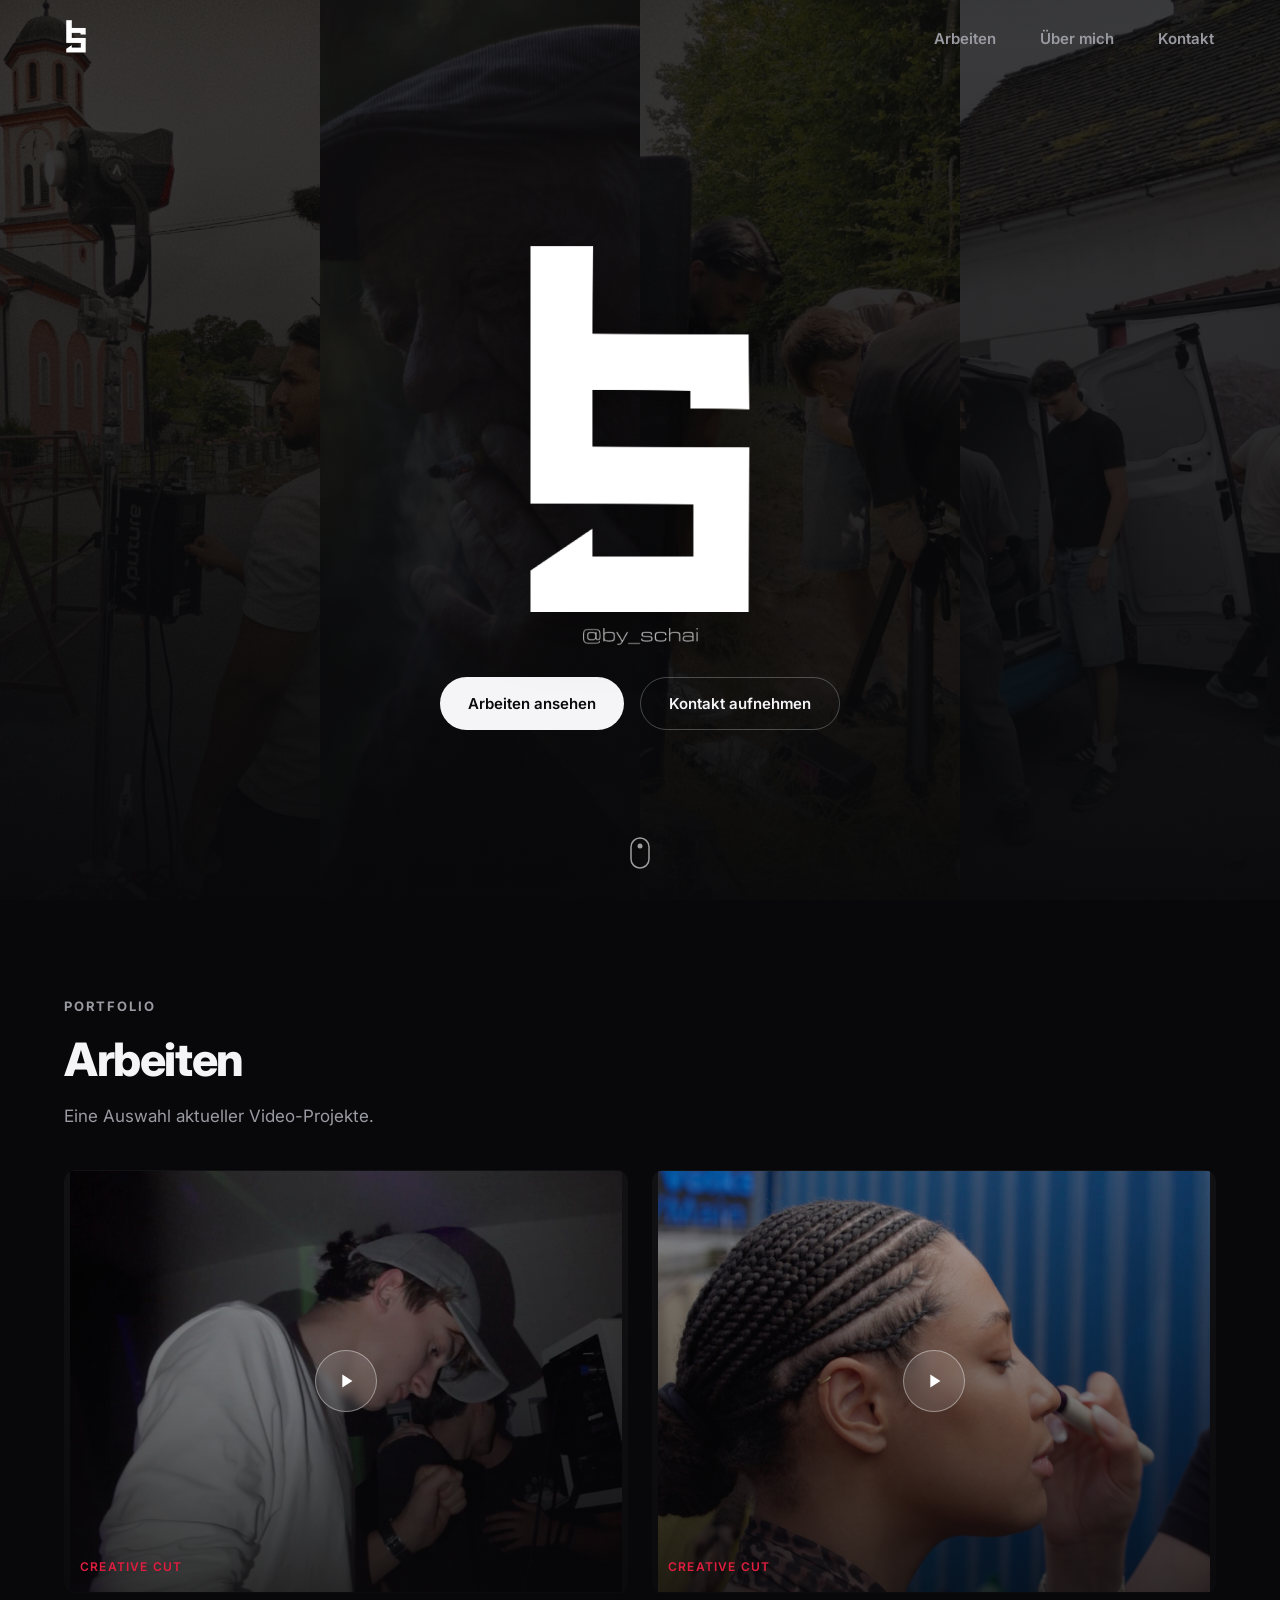
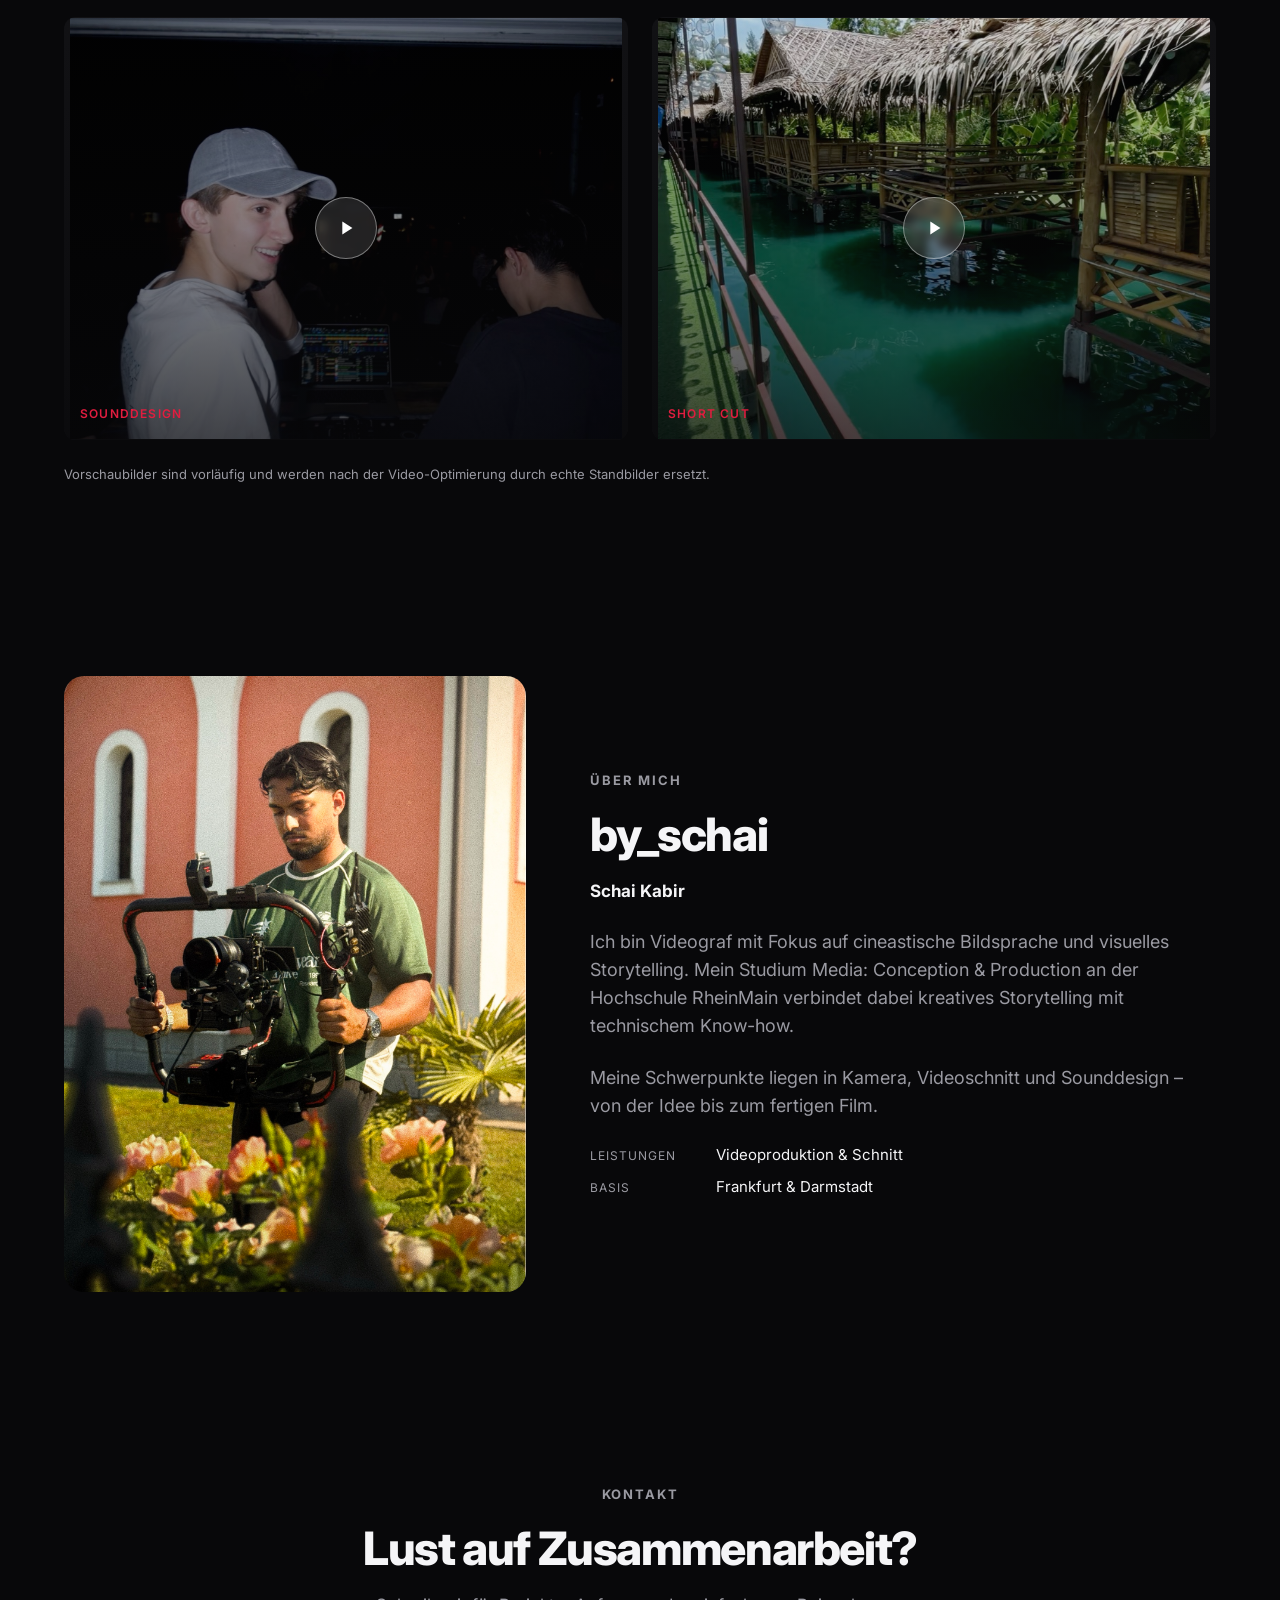
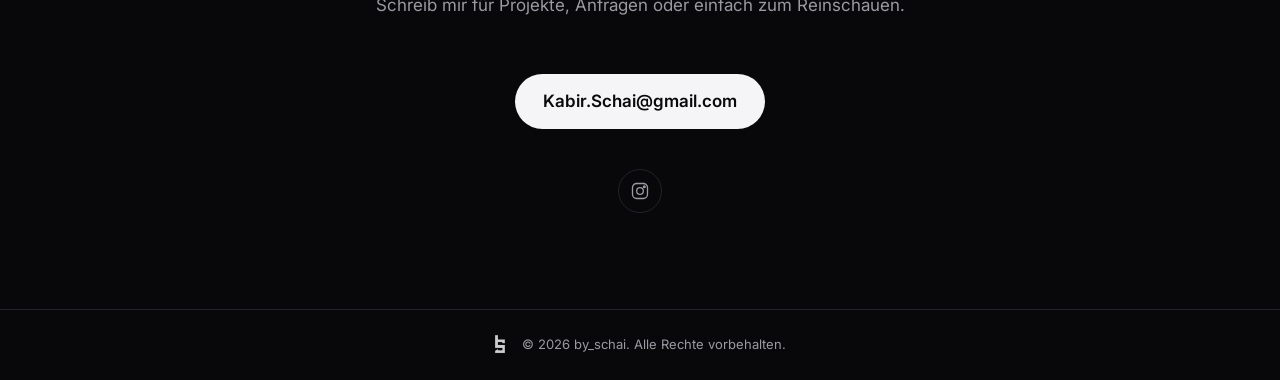
==== index.html @ 31f935e1 "Split logo mark/wordmark, fix hero collage repeats, new video thumbnails - Hero shows the icon mark " ====
<!DOCTYPE html>
<html lang="de">
<head>
<meta charset="UTF-8">
<meta name="viewport" content="width=device-width, initial-scale=1.0">
<title>by_schai — Videograf Portfolio</title>
<meta name="description" content="by_schai — Videograf. Cineastische Videoproduktion, Creative Cuts und Referenzen.">
<link rel="preconnect" href="https://fonts.googleapis.com">
<link rel="preconnect" href="https://fonts.gstatic.com" crossorigin>
<link href="https://fonts.googleapis.com/css2?family=Inter:wght@300;400;500;600;700;800&display=swap" rel="stylesheet">
<link rel="stylesheet" href="assets/css/style.css">
</head>
<body>

<a class="skip-link" href="#main">Zum Inhalt springen</a>

<header class="site-header" id="siteHeader">
  <div class="container header-inner">
    <a href="#home" class="brand" aria-label="by_schai — Startseite">
      <img src="assets/img/logo/logo-white-sm.png" alt="by_schai" class="brand-logo" width="48" height="81">
    </a>
    <nav class="main-nav" aria-label="Hauptnavigation">
      <ul>
        <li><a href="#work">Arbeiten</a></li>
        <li><a href="#about">Über mich</a></li>
        <li><a href="#contact">Kontakt</a></li>
      </ul>
    </nav>
    <button class="nav-toggle" id="navToggle" aria-expanded="false" aria-controls="mobileNav" aria-label="Menü öffnen">
      <span></span><span></span><span></span>
    </button>
  </div>
  <nav id="mobileNav" class="mobile-nav" aria-label="Mobile Navigation">
    <ul>
      <li><a href="#work">Arbeiten</a></li>
      <li><a href="#about">Über mich</a></li>
      <li><a href="#contact">Kontakt</a></li>
    </ul>
  </nav>
</header>

<main id="main">

  <section id="home" class="hero">
    <div class="hero-bg" aria-hidden="true" id="heroBg">
      <div class="hero-bg-slot"><div class="hero-bg-layer"></div><div class="hero-bg-layer"></div></div>
      <div class="hero-bg-slot"><div class="hero-bg-layer"></div><div class="hero-bg-layer"></div></div>
      <div class="hero-bg-slot"><div class="hero-bg-layer"></div><div class="hero-bg-layer"></div></div>
      <div class="hero-bg-slot"><div class="hero-bg-layer"></div><div class="hero-bg-layer"></div></div>
      <div class="hero-overlay"></div>
    </div>
    <div class="hero-content container">
      <img src="assets/img/logo/logo-mark-white.png" alt="" class="hero-logo" width="192" height="320">
      <img src="assets/img/logo/logo-text-white.png" alt="by_schai" class="hero-brand" width="150" height="22">
      <div class="hero-actions">
        <a href="#work" class="btn btn-primary">Arbeiten ansehen</a>
        <a href="#contact" class="btn btn-ghost">Kontakt aufnehmen</a>
      </div>
    </div>
    <a href="#work" class="scroll-cue" aria-label="Zu den Arbeiten scrollen">
      <svg width="20" height="32" viewBox="0 0 20 32" fill="none" xmlns="http://www.w3.org/2000/svg">
        <rect x="1" y="1" width="18" height="30" rx="9" stroke="currentColor" stroke-width="1.5"/>
        <circle class="scroll-dot" cx="10" cy="9" r="2.5" fill="currentColor"/>
      </svg>
    </a>
  </section>

  <section id="work" class="work">
    <div class="container">
      <p class="eyebrow">Portfolio</p>
      <h2 class="section-title">Arbeiten</h2>
      <p class="section-sub">Eine Auswahl aktueller Video-Projekte.</p>

      <div class="video-grid">

        <button type="button" class="video-card" data-video="assets/video/showreel-main.mov" data-title="Creative Cut">
          <img src="assets/posters/showreel-main.jpg" alt="" loading="lazy" class="video-card-poster">
          <video class="video-card-preview" data-src="assets/video/showreel-main.mov" muted loop playsinline preload="none"></video>
          <span class="video-card-overlay">
            <span class="play-icon" aria-hidden="true">
              <svg width="22" height="22" viewBox="0 0 24 24" fill="currentColor"><path d="M8 5v14l11-7z"/></svg>
            </span>
            <span class="video-card-meta">
              <span class="video-card-tag">Creative Cut</span>
            </span>
          </span>
        </button>

        <button type="button" class="video-card" data-video="assets/video/cinematic-edit.mov" data-title="Creative Cut">
          <img src="assets/posters/cinematic-edit.jpg" alt="" loading="lazy" class="video-card-poster">
          <video class="video-card-preview" data-src="assets/video/cinematic-edit.mov" muted loop playsinline preload="none"></video>
          <span class="video-card-overlay">
            <span class="play-icon" aria-hidden="true">
              <svg width="22" height="22" viewBox="0 0 24 24" fill="currentColor"><path d="M8 5v14l11-7z"/></svg>
            </span>
            <span class="video-card-meta">
              <span class="video-card-tag">Creative Cut</span>
            </span>
          </span>
        </button>

        <button type="button" class="video-card" data-video="assets/video/reel-alt-cut.mov" data-title="Sounddesign">
          <img src="assets/posters/reel-alt-cut.jpg" alt="" loading="lazy" class="video-card-poster">
          <video class="video-card-preview" data-src="assets/video/reel-alt-cut.mov" muted loop playsinline preload="none"></video>
          <span class="video-card-overlay">
            <span class="play-icon" aria-hidden="true">
              <svg width="22" height="22" viewBox="0 0 24 24" fill="currentColor"><path d="M8 5v14l11-7z"/></svg>
            </span>
            <span class="video-card-meta">
              <span class="video-card-tag">Sounddesign</span>
            </span>
          </span>
        </button>

        <button type="button" class="video-card" data-video="assets/video/timeline-cut.mov" data-title="Short Cut">
          <img src="assets/posters/timeline-cut.jpg" alt="" loading="lazy" class="video-card-poster">
          <video class="video-card-preview" data-src="assets/video/timeline-cut.mov" muted loop playsinline preload="none"></video>
          <span class="video-card-overlay">
            <span class="play-icon" aria-hidden="true">
              <svg width="22" height="22" viewBox="0 0 24 24" fill="currentColor"><path d="M8 5v14l11-7z"/></svg>
            </span>
            <span class="video-card-meta">
              <span class="video-card-tag">Short Cut</span>
            </span>
          </span>
        </button>

      </div>
      <p class="video-note">Vorschaubilder sind vorläufig und werden nach der Video-Optimierung durch echte Standbilder ersetzt.</p>
    </div>
  </section>

  <section id="about" class="about">
    <div class="container about-inner">
      <div class="about-image">
        <img src="assets/img/gallery/img_9459.jpg" alt="by_schai bei einem Videodreh mit Kamera-Gimbal" loading="lazy">
      </div>
      <div class="about-text">
        <p class="eyebrow">Über mich</p>
        <h2 class="section-title">by_schai</h2>
        <p class="about-name">Schai Kabir</p>
        <p class="about-bio">
          Ich bin Videograf mit Fokus auf cineastische Bildsprache und visuelles Storytelling. Mein Studium
          Media: Conception &amp; Production an der Hochschule RheinMain verbindet dabei kreatives Storytelling
          mit technischem Know-how.
        </p>
        <p class="about-bio">
          Meine Schwerpunkte liegen in Kamera, Videoschnitt und Sounddesign – von der Idee bis zum fertigen Film.
        </p>
        <ul class="about-facts">
          <li><span>Leistungen</span>Videoproduktion &amp; Schnitt</li>
          <li><span>Basis</span>Frankfurt &amp; Darmstadt</li>
        </ul>
      </div>
    </div>
  </section>

  <section id="contact" class="contact">
    <div class="container contact-inner">
      <p class="eyebrow">Kontakt</p>
      <h2 class="section-title">Lust auf Zusammenarbeit?</h2>
      <p class="section-sub">Schreib mir für Projekte, Anfragen oder einfach zum Reinschauen.</p>
      <a href="mailto:Kabir.Schai@gmail.com" class="btn btn-primary contact-email">Kabir.Schai@gmail.com</a>
      <div class="social-links">
        <a href="https://www.instagram.com/by_schai/" target="_blank" rel="noopener" aria-label="Instagram" class="social-link">
          <svg width="20" height="20" viewBox="0 0 24 24" fill="none" stroke="currentColor" stroke-width="1.6"><rect x="3" y="3" width="18" height="18" rx="5"/><circle cx="12" cy="12" r="4"/><circle cx="17.2" cy="6.8" r="1"/></svg>
        </a>
      </div>
    </div>
  </section>

</main>

<footer class="site-footer">
  <div class="container footer-inner">
    <img src="assets/img/logo/logo-white-sm.png" alt="by_schai" class="footer-logo" width="28" height="47">
    <p>&copy; <span id="year"></span> by_schai. Alle Rechte vorbehalten.</p>
  </div>
</footer>

<div class="lightbox" id="lightbox" role="dialog" aria-modal="true" aria-hidden="true" aria-labelledby="lightboxTitle">
  <button class="lightbox-close" id="lightboxClose" aria-label="Video schließen">
    <svg width="26" height="26" viewBox="0 0 24 24" fill="none" stroke="currentColor" stroke-width="2"><path d="M6 6l12 12M18 6L6 18"/></svg>
  </button>
  <div class="lightbox-inner">
    <p id="lightboxTitle" class="lightbox-title"></p>
    <video id="lightboxVideo" controls playsinline preload="none"></video>
    <a id="lightboxDownload" class="lightbox-fallback" href="#" download>Video herunterladen, falls die Wiedergabe nicht startet</a>
  </div>
</div>

<script src="assets/js/script.js"></script>
</body>
</html>
---- assets/css/style.css ----
/* ============ Design tokens ============ */
:root {
  --color-bg: #08080a;
  --color-bg-alt: #0f0f12;
  --color-card: #131316;
  --color-border: #232328;
  --color-fg: #f5f5f7;
  --color-fg-muted: #9a9aa2;
  --color-accent: #e11d3f;
  --color-accent-fg: #ffffff;

  --font-sans: 'Inter', -apple-system, BlinkMacSystemFont, 'Segoe UI', sans-serif;

  --space-1: 8px;
  --space-2: 16px;
  --space-3: 24px;
  --space-4: 40px;
  --space-5: 64px;
  --space-6: 96px;

  --radius-sm: 6px;
  --radius-md: 12px;
  --radius-lg: 20px;

  --ease: cubic-bezier(.4,0,.2,1);
  --duration: 250ms;

  --container-w: 1200px;
}

/* ============ Reset ============ */
*, *::before, *::after { box-sizing: border-box; }
html { scroll-behavior: smooth; }
@media (prefers-reduced-motion: reduce) {
  html { scroll-behavior: auto; }
  *, *::before, *::after {
    animation-duration: 0.01ms !important;
    animation-iteration-count: 1 !important;
    transition-duration: 0.01ms !important;
    scroll-behavior: auto !important;
  }
}

body {
  margin: 0;
  background: var(--color-bg);
  color: var(--color-fg);
  font-family: var(--font-sans);
  font-size: 16px;
  line-height: 1.55;
  -webkit-font-smoothing: antialiased;
}

img { max-width: 100%; display: block; }
a { color: inherit; text-decoration: none; }
ul { list-style: none; margin: 0; padding: 0; }
h1, h2, h3, p { margin: 0; }
button { font: inherit; color: inherit; background: none; border: 0; cursor: pointer; }

:focus-visible {
  outline: 2px solid var(--color-fg);
  outline-offset: 3px;
}

.container {
  width: 100%;
  max-width: var(--container-w);
  margin-inline: auto;
  padding-inline: var(--space-3);
}

.skip-link {
  position: absolute;
  left: -9999px;
  top: 0;
  background: var(--color-accent);
  color: #fff;
  padding: 12px 20px;
  z-index: 200;
  border-radius: 0 0 var(--radius-sm) 0;
}
.skip-link:focus { left: 0; }

.eyebrow {
  text-transform: uppercase;
  letter-spacing: 0.14em;
  font-size: 13px;
  font-weight: 700;
  color: var(--color-fg-muted);
  margin-bottom: var(--space-1);
}

.section-title {
  font-size: clamp(30px, 4.2vw, 46px);
  font-weight: 800;
  letter-spacing: -0.03em;
  margin-bottom: var(--space-1);
}

.section-sub {
  color: var(--color-fg-muted);
  font-size: 17px;
  max-width: 56ch;
  margin-bottom: var(--space-4);
}

.btn {
  display: inline-flex;
  align-items: center;
  justify-content: center;
  gap: 8px;
  padding: 14px 28px;
  border-radius: 999px;
  font-weight: 600;
  font-size: 15px;
  cursor: pointer;
  transition: transform var(--duration) var(--ease), background var(--duration) var(--ease), border-color var(--duration) var(--ease);
  white-space: nowrap;
}
.btn:hover { transform: translateY(-2px); }
.btn-primary { background: var(--color-fg); color: #0a0a0a; }
.btn-primary:hover { background: #fff; }
.btn-ghost {
  background: transparent;
  color: var(--color-fg);
  border: 1px solid rgba(255,255,255,0.25);
}
.btn-ghost:hover { border-color: rgba(255,255,255,0.6); }

/* ============ Header ============ */
.site-header {
  position: fixed;
  inset: 0 0 auto 0;
  z-index: 100;
  transition: background var(--duration) var(--ease), backdrop-filter var(--duration) var(--ease), border-color var(--duration) var(--ease);
  border-bottom: 1px solid transparent;
}
.site-header.is-scrolled {
  background: rgba(8,8,10,0.75);
  backdrop-filter: blur(10px);
  -webkit-backdrop-filter: blur(10px);
  border-bottom-color: var(--color-border);
}
.header-inner {
  display: flex;
  align-items: center;
  justify-content: space-between;
  height: 76px;
}
.brand { display: flex; align-items: center; }
.brand-logo { height: 40px; width: auto; }

.main-nav ul { display: flex; gap: var(--space-4); }
.main-nav a {
  font-size: 15px;
  font-weight: 600;
  color: var(--color-fg-muted);
  transition: color var(--duration) var(--ease);
  padding: 4px 2px;
  border-bottom: 1px solid transparent;
}
.main-nav a:hover,
.main-nav a:focus-visible { color: var(--color-fg); }

.nav-toggle {
  display: none;
  flex-direction: column;
  gap: 5px;
  padding: 10px;
}
.nav-toggle span {
  width: 22px;
  height: 2px;
  background: var(--color-fg);
  transition: transform var(--duration) var(--ease), opacity var(--duration) var(--ease);
}
.nav-toggle[aria-expanded="true"] span:nth-child(1) { transform: translateY(7px) rotate(45deg); }
.nav-toggle[aria-expanded="true"] span:nth-child(2) { opacity: 0; }
.nav-toggle[aria-expanded="true"] span:nth-child(3) { transform: translateY(-7px) rotate(-45deg); }

.mobile-nav {
  display: none;
  background: var(--color-bg-alt);
  border-bottom: 1px solid var(--color-border);
}
.mobile-nav.is-open { display: block; }
.mobile-nav ul { display: flex; flex-direction: column; padding: var(--space-2) var(--space-3) var(--space-3); gap: var(--space-2); }
.mobile-nav a { font-size: 18px; font-weight: 500; }

@media (max-width: 720px) {
  .main-nav { display: none; }
  .nav-toggle { display: flex; }
}

/* ============ Hero ============ */
.hero {
  position: relative;
  min-height: 100svh;
  display: flex;
  align-items: center;
  justify-content: center;
  overflow: hidden;
  text-align: center;
}

.hero-bg {
  position: absolute;
  inset: 0;
  display: grid;
  grid-template-columns: repeat(4, 1fr);
}
.hero-bg-slot {
  position: relative;
  overflow: hidden;
}
.hero-bg-layer {
  position: absolute;
  inset: 0;
  background-size: cover;
  background-position: center;
  opacity: 0;
  filter: grayscale(20%);
  transform: scale(1.08);
  transition: opacity 1.6s ease;
  animation: hero-drift 30s ease-in-out infinite alternate;
}
.hero-bg-layer.is-active { opacity: 0.4; }
.hero-bg-slot:nth-child(2) .hero-bg-layer { animation-delay: -7s; }
.hero-bg-slot:nth-child(3) .hero-bg-layer { animation-delay: -15s; }
.hero-bg-slot:nth-child(4) .hero-bg-layer { animation-delay: -22s; }

@keyframes hero-drift {
  from { transform: scale(1.08) translateY(0); }
  to   { transform: scale(1.16) translateY(-2%); }
}
@media (prefers-reduced-motion: reduce) {
  .hero-bg-layer { animation: none; transform: scale(1.08); }
}

.hero-overlay {
  position: absolute;
  inset: 0;
  background:
    linear-gradient(180deg, rgba(8,8,10,0.35) 0%, rgba(8,8,10,0.6) 55%, rgba(8,8,10,0.92) 100%),
    rgba(8,8,10,0.2);
}

@media (max-width: 720px) {
  .hero-bg { grid-template-columns: repeat(2, 1fr); }
}

.hero-content {
  position: relative;
  z-index: 1;
  display: flex;
  flex-direction: column;
  align-items: center;
  gap: var(--space-3);
  padding-top: 76px;
}

.hero-logo {
  width: min(220px, 42vw);
  height: auto;
  filter: drop-shadow(0 8px 30px rgba(0,0,0,0.5));
}

.hero-brand {
  width: min(115px, 22vw);
  height: auto;
  opacity: 0.85;
  margin-top: calc(-1 * var(--space-3) + 16px);
}

.hero-actions {
  display: flex;
  gap: var(--space-2);
  flex-wrap: wrap;
  justify-content: center;
  margin-top: var(--space-1);
}

.scroll-cue {
  position: absolute;
  bottom: var(--space-3);
  left: 50%;
  transform: translateX(-50%);
  color: rgba(255,255,255,0.6);
  transition: color var(--duration) var(--ease);
}
.scroll-cue:hover { color: #fff; }
.scroll-dot { animation: scroll-bounce 1.8s ease-in-out infinite; }
@keyframes scroll-bounce {
  0%, 100% { transform: translateY(0); opacity: 1; }
  50% { transform: translateY(10px); opacity: 0.4; }
}
@media (prefers-reduced-motion: reduce) {
  .scroll-dot { animation: none; }
}

/* ============ Sections generic ============ */
section { padding: var(--space-6) 0; }

/* ============ Work / video grid ============ */
.video-grid {
  display: grid;
  grid-template-columns: repeat(2, 1fr);
  gap: var(--space-3);
}
@media (max-width: 720px) {
  .video-grid { grid-template-columns: 1fr; }
}

.video-card {
  position: relative;
  display: block;
  width: 100%;
  aspect-ratio: 4 / 3;
  border-radius: var(--radius-md);
  overflow: hidden;
  background: var(--color-card);
  text-align: left;
}
.video-card-poster {
  width: 100%;
  height: 100%;
  object-fit: cover;
  transition: transform 500ms var(--ease), opacity 300ms var(--ease);
}
.video-card:hover .video-card-poster,
.video-card:focus-visible .video-card-poster { transform: scale(1.05); }
.video-card.is-previewing .video-card-poster { opacity: 0; }

.video-card-preview {
  position: absolute;
  inset: 0;
  width: 100%;
  height: 100%;
  object-fit: cover;
  opacity: 0;
  transition: opacity 300ms var(--ease);
  pointer-events: none;
}
.video-card.is-previewing .video-card-preview { opacity: 1; }

.video-card-overlay {
  position: absolute;
  inset: 0;
  display: flex;
  flex-direction: column;
  align-items: center;
  justify-content: center;
  gap: var(--space-2);
  background: linear-gradient(180deg, rgba(8,8,10,0.15) 0%, rgba(8,8,10,0.75) 100%);
  transition: background 300ms var(--ease);
}
.video-card.is-previewing .video-card-overlay {
  background: linear-gradient(180deg, rgba(8,8,10,0) 0%, rgba(8,8,10,0.7) 100%);
}
.video-card.is-previewing .play-icon {
  opacity: 0;
  transform: scale(0.7);
}

.play-icon {
  width: 62px;
  height: 62px;
  border-radius: 50%;
  display: flex;
  align-items: center;
  justify-content: center;
  background: rgba(255,255,255,0.12);
  border: 1px solid rgba(255,255,255,0.4);
  color: #fff;
  backdrop-filter: blur(4px);
  transition: background var(--duration) var(--ease), transform var(--duration) var(--ease), opacity var(--duration) var(--ease);
}
.video-card:hover .play-icon,
.video-card:focus-visible .play-icon {
  background: var(--color-accent);
  border-color: var(--color-accent);
  transform: scale(1.08);
}

.video-card-meta {
  position: absolute;
  left: var(--space-2);
  right: var(--space-2);
  bottom: var(--space-2);
  display: flex;
  flex-direction: column;
  gap: 2px;
  text-align: left;
}
.video-card-tag {
  font-size: 12px;
  font-weight: 600;
  text-transform: uppercase;
  letter-spacing: 0.1em;
  color: var(--color-accent);
}
.video-card-title {
  font-size: 17px;
  font-weight: 600;
}

.video-note {
  margin-top: var(--space-3);
  font-size: 13px;
  color: var(--color-fg-muted);
}

/* ============ About ============ */
.about-inner {
  display: grid;
  grid-template-columns: 0.85fr 1.15fr;
  gap: var(--space-5);
  align-items: center;
}
@media (max-width: 860px) {
  .about-inner { grid-template-columns: 1fr; gap: var(--space-4); }
}

.about-image img {
  border-radius: var(--radius-lg);
  aspect-ratio: 3 / 4;
  object-fit: cover;
}

.about-name {
  font-size: 17px;
  font-weight: 700;
  color: var(--color-fg);
  margin-bottom: var(--space-3);
}

.about-bio { font-size: 18px; color: var(--color-fg-muted); margin-bottom: var(--space-3); }

.about-facts { display: flex; flex-direction: column; gap: var(--space-1); }
.about-facts li { font-size: 15px; color: var(--color-fg); }
.about-facts li span {
  display: inline-block;
  min-width: 110px;
  color: var(--color-fg-muted);
  text-transform: uppercase;
  font-size: 12px;
  letter-spacing: 0.08em;
  margin-right: var(--space-2);
}

/* ============ Contact ============ */
.contact { text-align: center; }
.contact-inner { display: flex; flex-direction: column; align-items: center; }
.contact-email { font-size: 17px; margin-top: var(--space-2); }
.social-links { display: flex; gap: var(--space-2); margin-top: var(--space-4); }
.social-link {
  width: 44px;
  height: 44px;
  border-radius: 50%;
  border: 1px solid var(--color-border);
  display: flex;
  align-items: center;
  justify-content: center;
  transition: border-color var(--duration) var(--ease), color var(--duration) var(--ease);
  color: var(--color-fg-muted);
}
.social-link:hover { color: var(--color-fg); border-color: var(--color-fg-muted); }

/* ============ Footer ============ */
.site-footer {
  border-top: 1px solid var(--color-border);
  padding: var(--space-3) 0;
}
.footer-inner {
  display: flex;
  align-items: center;
  justify-content: center;
  gap: var(--space-2);
  color: var(--color-fg-muted);
  font-size: 13px;
}
.footer-logo { height: 22px; width: auto; opacity: 0.8; }

/* ============ Lightbox ============ */
.lightbox {
  position: fixed;
  inset: 0;
  z-index: 300;
  display: flex;
  align-items: center;
  justify-content: center;
  background: rgba(4,4,5,0.94);
  opacity: 0;
  pointer-events: none;
  transition: opacity var(--duration) var(--ease);
  padding: var(--space-3);
}
.lightbox.is-open { opacity: 1; pointer-events: auto; }

.lightbox-inner { width: 100%; max-width: 960px; }
.lightbox-title {
  color: var(--color-fg-muted);
  font-size: 14px;
  margin-bottom: var(--space-1);
  text-align: center;
}
.lightbox video {
  width: 100%;
  max-height: 78vh;
  border-radius: var(--radius-md);
  background: #000;
}
.lightbox-fallback {
  display: block;
  text-align: center;
  margin-top: var(--space-2);
  font-size: 13px;
  color: var(--color-fg-muted);
  text-decoration: underline;
}
.lightbox-close {
  position: absolute;
  top: var(--space-3);
  right: var(--space-3);
  width: 44px;
  height: 44px;
  border-radius: 50%;
  display: flex;
  align-items: center;
  justify-content: center;
  color: #fff;
  border: 1px solid rgba(255,255,255,0.25);
  transition: border-color var(--duration) var(--ease);
}
.lightbox-close:hover { border-color: #fff; }
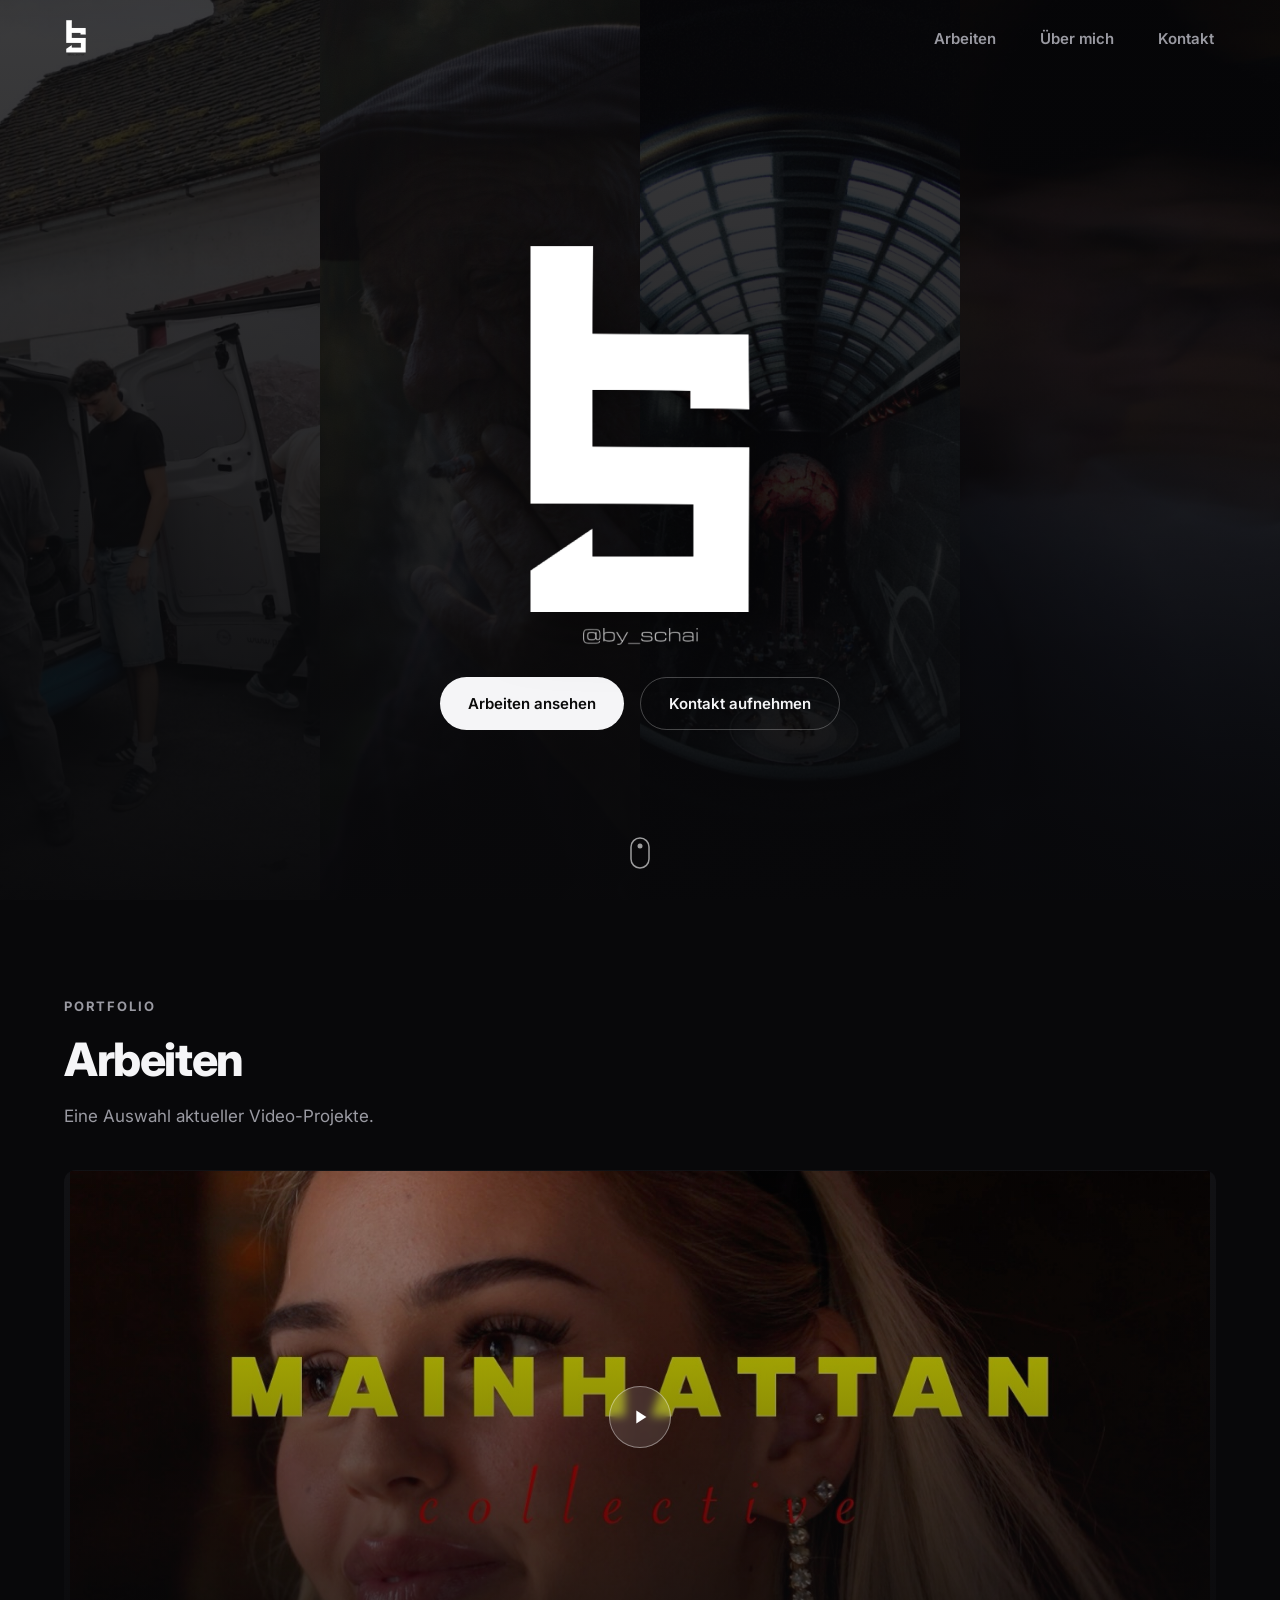
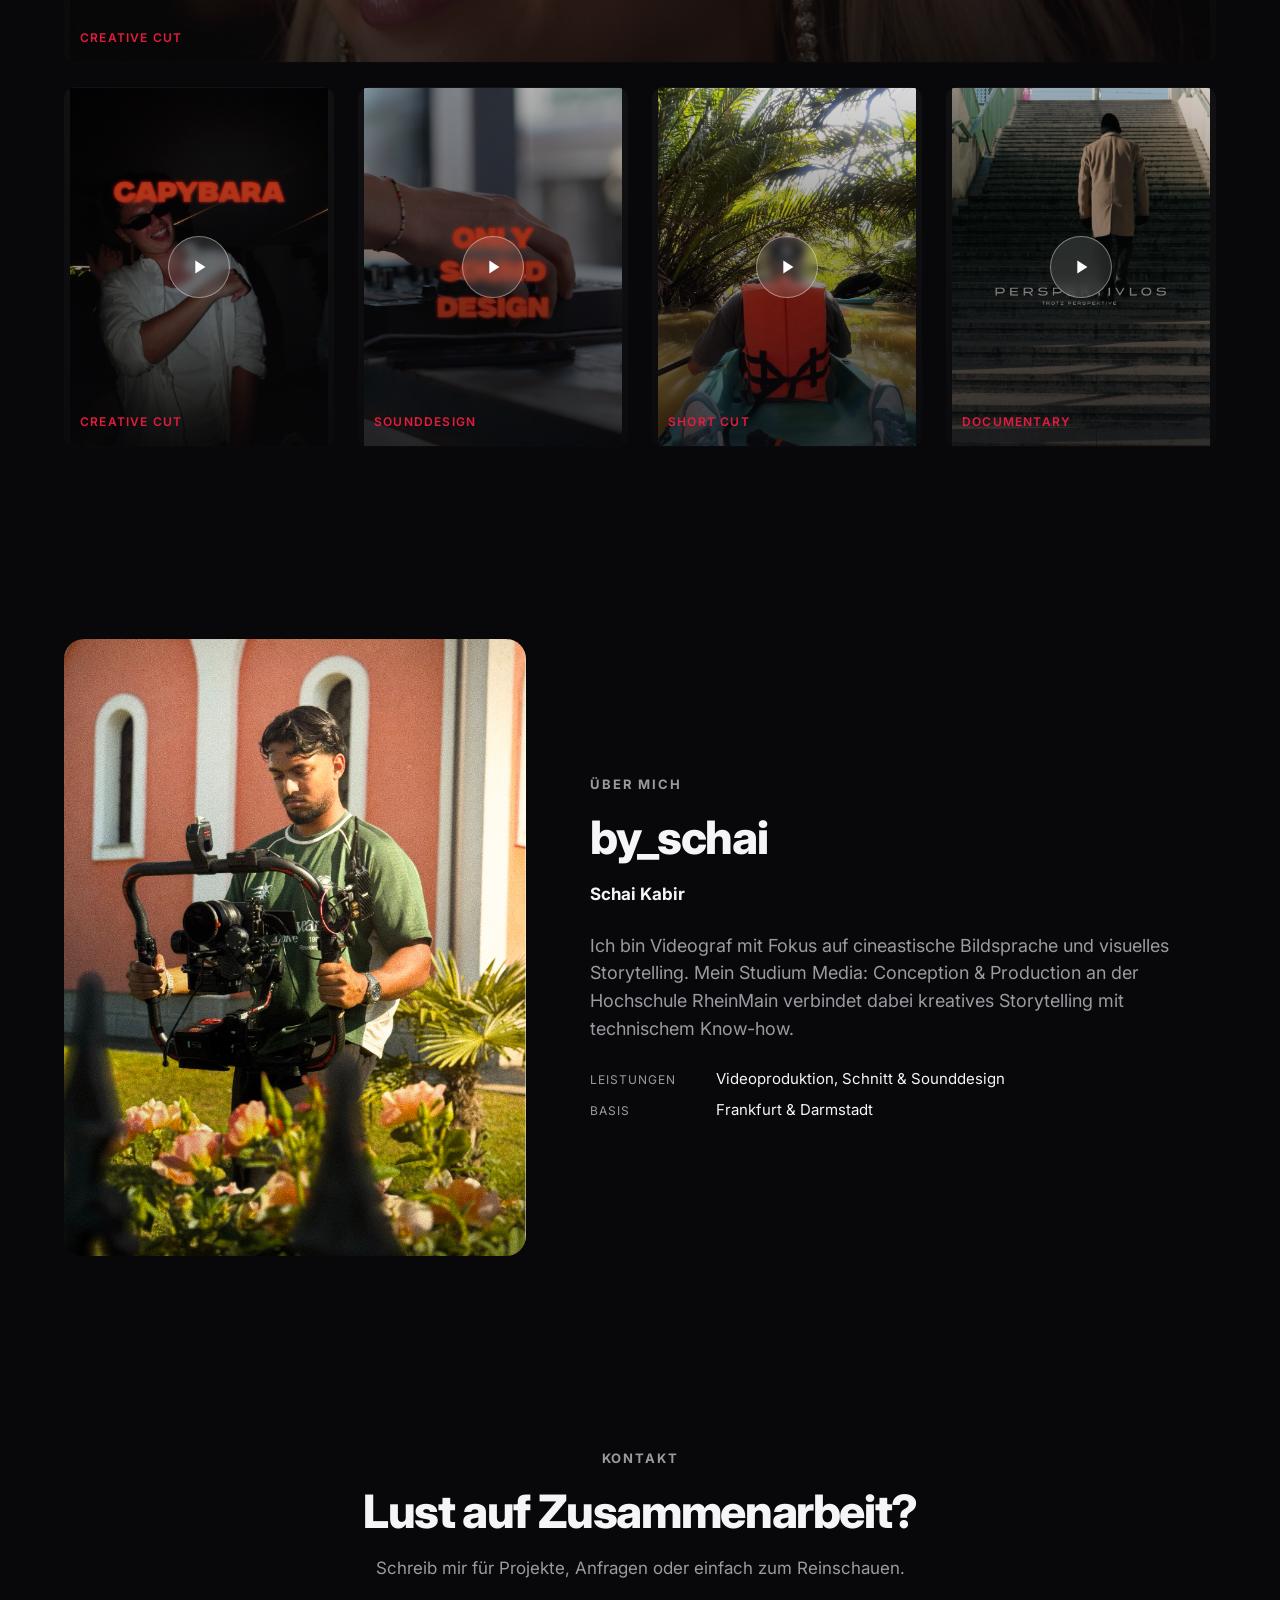
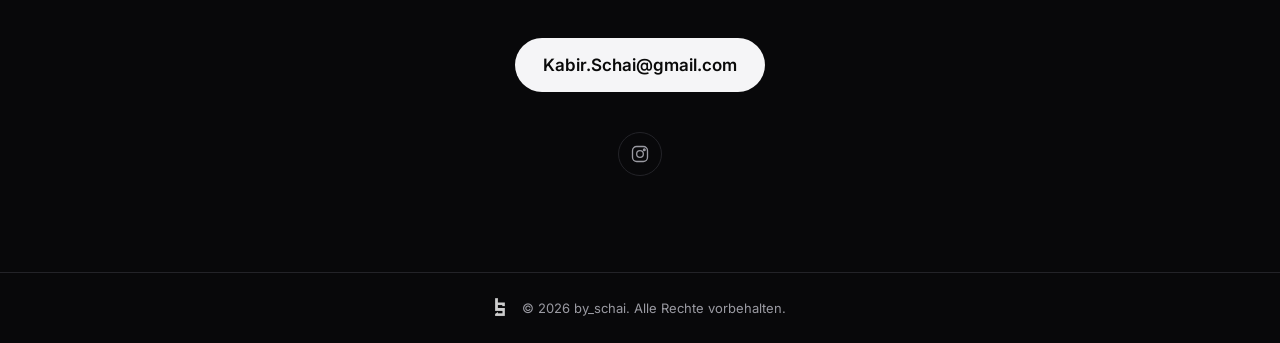
==== commit f6e58cd8: "Add documentary project, bento work grid, and title-card thumbnails - New "Documentary" card (Perspe" ====
--- a/index.html
+++ b/index.html
@@ -73,6 +73,19 @@
 
       <div class="video-grid">
 
+        <button type="button" class="video-card is-featured" data-video="assets/video/cinematic-edit.mov" data-title="Creative Cut">
+          <img src="assets/posters/cinematic-edit.jpg" alt="" loading="lazy" class="video-card-poster">
+          <video class="video-card-preview" data-src="assets/video/cinematic-edit.mov" muted loop playsinline preload="none"></video>
+          <span class="video-card-overlay">
+            <span class="play-icon" aria-hidden="true">
+              <svg width="22" height="22" viewBox="0 0 24 24" fill="currentColor"><path d="M8 5v14l11-7z"/></svg>
+            </span>
+            <span class="video-card-meta">
+              <span class="video-card-tag">Creative Cut</span>
+            </span>
+          </span>
+        </button>
+
         <button type="button" class="video-card" data-video="assets/video/showreel-main.mov" data-title="Creative Cut">
           <img src="assets/posters/showreel-main.jpg" alt="" loading="lazy" class="video-card-poster">
           <video class="video-card-preview" data-src="assets/video/showreel-main.mov" muted loop playsinline preload="none"></video>
@@ -86,19 +99,6 @@
           </span>
         </button>
 
-        <button type="button" class="video-card" data-video="assets/video/cinematic-edit.mov" data-title="Creative Cut">
-          <img src="assets/posters/cinematic-edit.jpg" alt="" loading="lazy" class="video-card-poster">
-          <video class="video-card-preview" data-src="assets/video/cinematic-edit.mov" muted loop playsinline preload="none"></video>
-          <span class="video-card-overlay">
-            <span class="play-icon" aria-hidden="true">
-              <svg width="22" height="22" viewBox="0 0 24 24" fill="currentColor"><path d="M8 5v14l11-7z"/></svg>
-            </span>
-            <span class="video-card-meta">
-              <span class="video-card-tag">Creative Cut</span>
-            </span>
-          </span>
-        </button>
-
         <button type="button" class="video-card" data-video="assets/video/reel-alt-cut.mov" data-title="Sounddesign">
           <img src="assets/posters/reel-alt-cut.jpg" alt="" loading="lazy" class="video-card-poster">
           <video class="video-card-preview" data-src="assets/video/reel-alt-cut.mov" muted loop playsinline preload="none"></video>
@@ -125,8 +125,20 @@
           </span>
         </button>
 
-      </div>
-      <p class="video-note">Vorschaubilder sind vorläufig und werden nach der Video-Optimierung durch echte Standbilder ersetzt.</p>
+        <button type="button" class="video-card" data-video="assets/video/documentary.mp4" data-title="Documentary">
+          <img src="assets/posters/documentary.jpg" alt="" loading="lazy" class="video-card-poster">
+          <video class="video-card-preview" data-src="assets/video/documentary.mp4" muted loop playsinline preload="none"></video>
+          <span class="video-card-overlay">
+            <span class="play-icon" aria-hidden="true">
+              <svg width="22" height="22" viewBox="0 0 24 24" fill="currentColor"><path d="M8 5v14l11-7z"/></svg>
+            </span>
+            <span class="video-card-meta">
+              <span class="video-card-tag">Documentary</span>
+            </span>
+          </span>
+        </button>
+
+      </div>
     </div>
   </section>
 
@@ -144,11 +156,8 @@
           Media: Conception &amp; Production an der Hochschule RheinMain verbindet dabei kreatives Storytelling
           mit technischem Know-how.
         </p>
-        <p class="about-bio">
-          Meine Schwerpunkte liegen in Kamera, Videoschnitt und Sounddesign – von der Idee bis zum fertigen Film.
-        </p>
         <ul class="about-facts">
-          <li><span>Leistungen</span>Videoproduktion &amp; Schnitt</li>
+          <li><span>Leistungen</span>Videoproduktion, Schnitt &amp; Sounddesign</li>
           <li><span>Basis</span>Frankfurt &amp; Darmstadt</li>
         </ul>
       </div>
--- a/assets/css/style.css
+++ b/assets/css/style.css
@@ -304,22 +304,31 @@
 /* ============ Work / video grid ============ */
 .video-grid {
   display: grid;
-  grid-template-columns: repeat(2, 1fr);
+  grid-template-columns: repeat(4, 1fr);
   gap: var(--space-3);
 }
-@media (max-width: 720px) {
+@media (max-width: 900px) {
+  .video-grid { grid-template-columns: repeat(2, 1fr); }
+  .video-card.is-featured { grid-column: span 2; aspect-ratio: 16 / 9; }
+}
+@media (max-width: 560px) {
   .video-grid { grid-template-columns: 1fr; }
+  .video-card.is-featured { grid-column: span 1; aspect-ratio: 4 / 3; }
 }
 
 .video-card {
   position: relative;
   display: block;
   width: 100%;
-  aspect-ratio: 4 / 3;
+  aspect-ratio: 3 / 4;
   border-radius: var(--radius-md);
   overflow: hidden;
   background: var(--color-card);
   text-align: left;
+}
+.video-card.is-featured {
+  grid-column: span 4;
+  aspect-ratio: 21 / 9;
 }
 .video-card-poster {
   width: 100%;
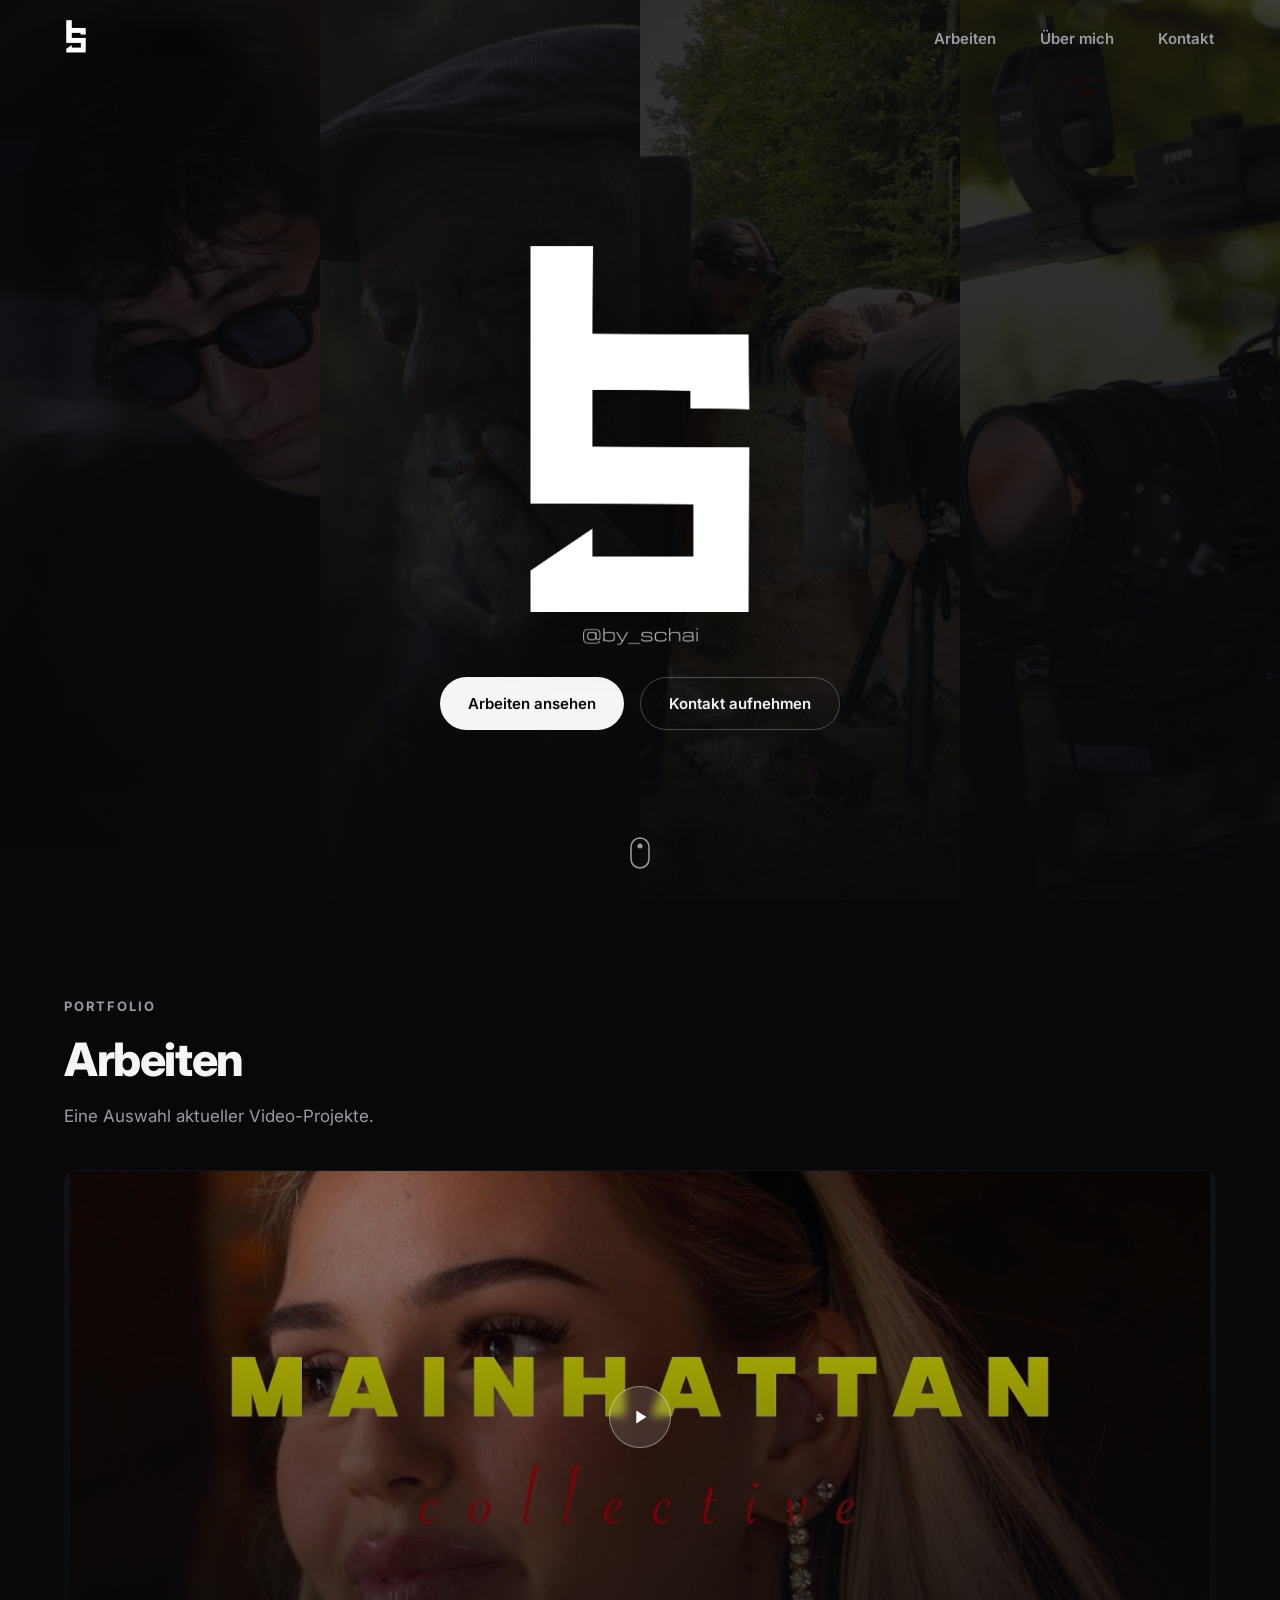
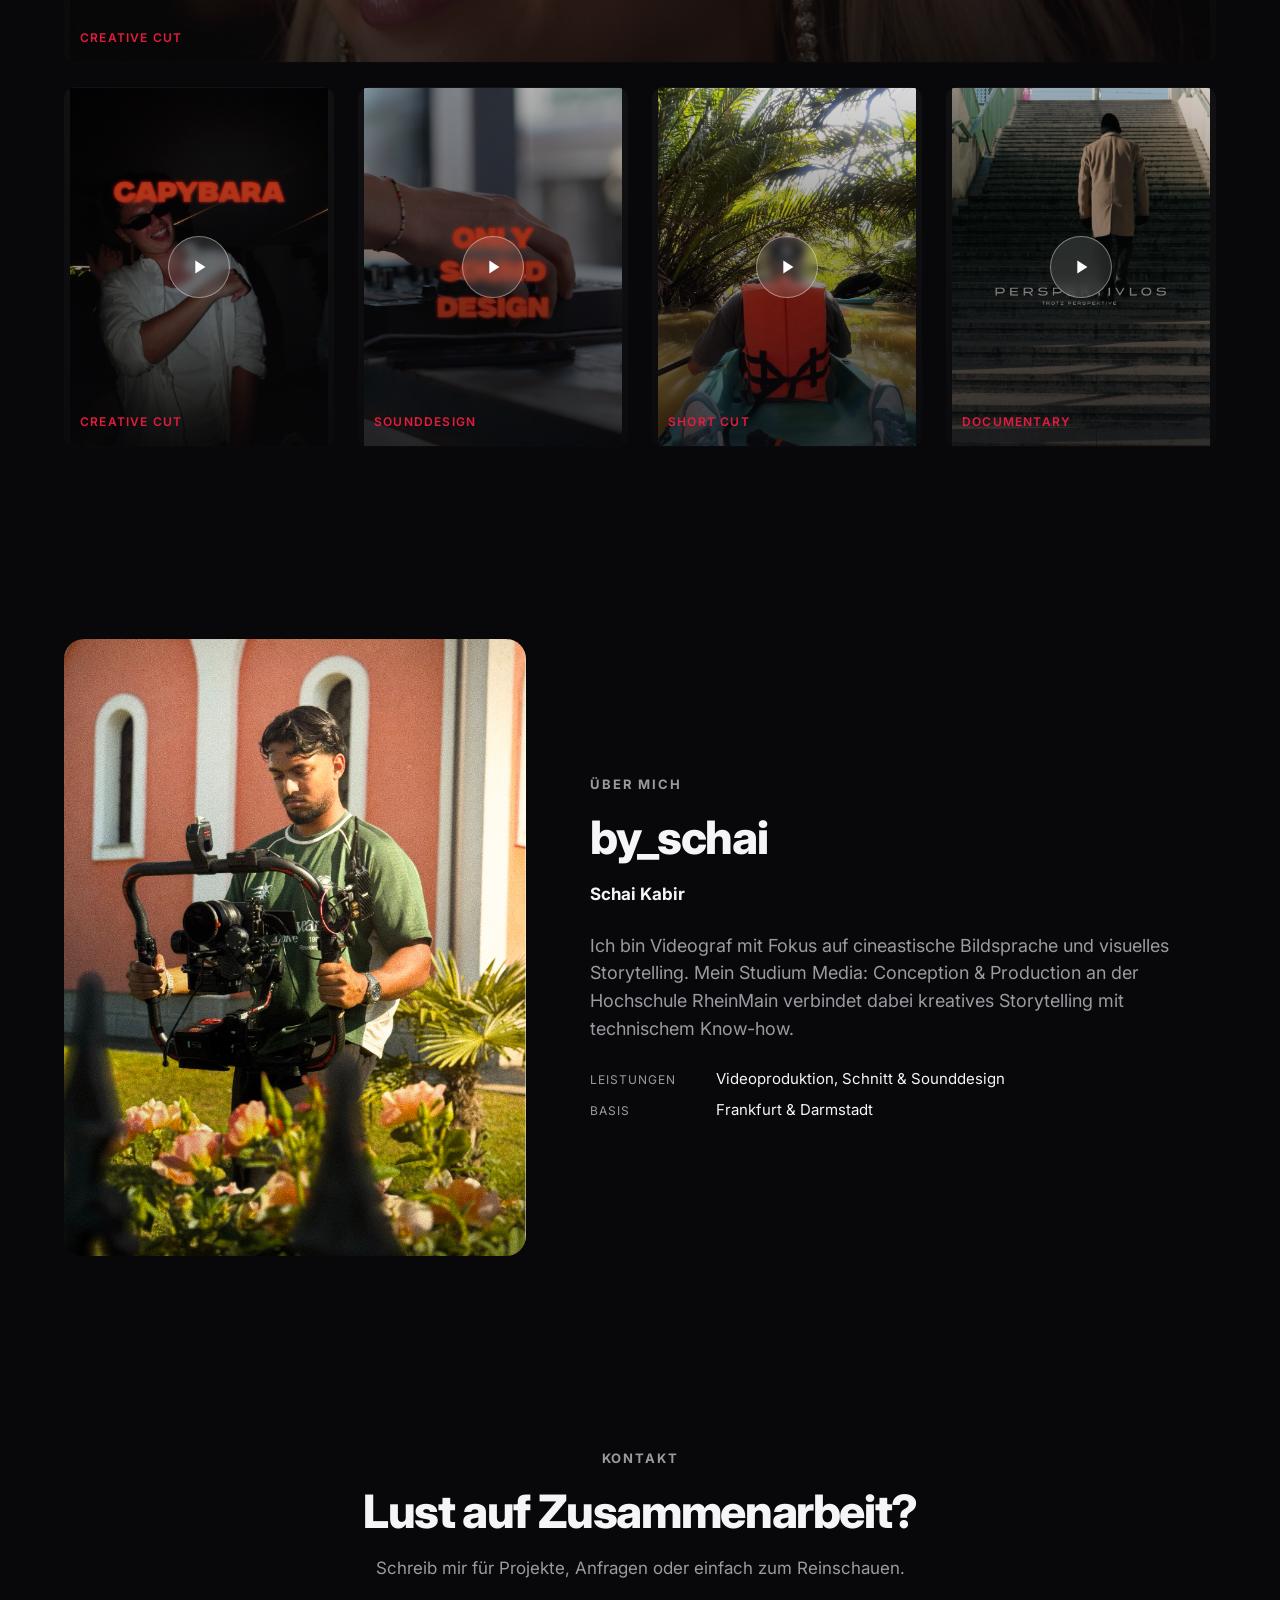
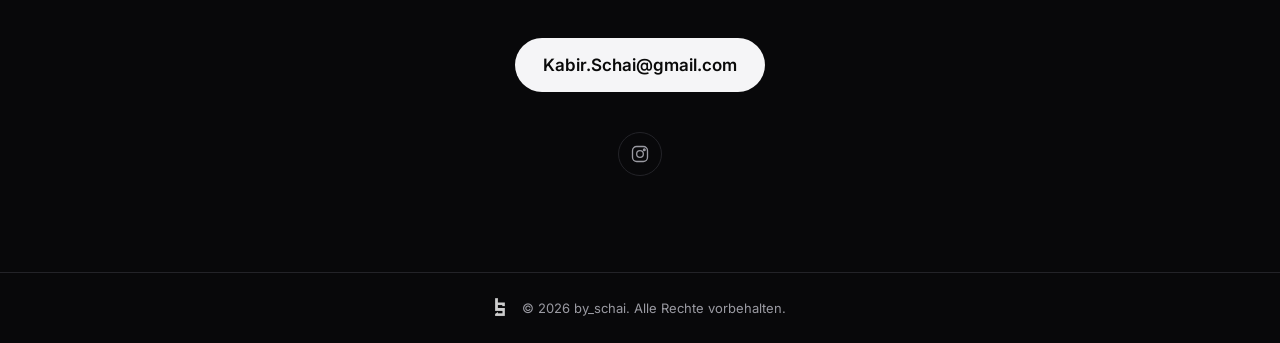
==== commit 6659ccea: "Compress videos and drop Git LFS Re-encoded all 5 clips (1080p, H.264/AAC, faststart) with a portabl" ====
--- a/index.html
+++ b/index.html
@@ -73,9 +73,9 @@
 
       <div class="video-grid">
 
-        <button type="button" class="video-card is-featured" data-video="assets/video/cinematic-edit.mov" data-title="Creative Cut">
+        <button type="button" class="video-card is-featured" data-video="assets/video/cinematic-edit.mp4" data-title="Creative Cut">
           <img src="assets/posters/cinematic-edit.jpg" alt="" loading="lazy" class="video-card-poster">
-          <video class="video-card-preview" data-src="assets/video/cinematic-edit.mov" muted loop playsinline preload="none"></video>
+          <video class="video-card-preview" data-src="assets/video/cinematic-edit.mp4" muted loop playsinline preload="none"></video>
           <span class="video-card-overlay">
             <span class="play-icon" aria-hidden="true">
               <svg width="22" height="22" viewBox="0 0 24 24" fill="currentColor"><path d="M8 5v14l11-7z"/></svg>
@@ -86,9 +86,9 @@
           </span>
         </button>
 
-        <button type="button" class="video-card" data-video="assets/video/showreel-main.mov" data-title="Creative Cut">
+        <button type="button" class="video-card" data-video="assets/video/showreel-main.mp4" data-title="Creative Cut">
           <img src="assets/posters/showreel-main.jpg" alt="" loading="lazy" class="video-card-poster">
-          <video class="video-card-preview" data-src="assets/video/showreel-main.mov" muted loop playsinline preload="none"></video>
+          <video class="video-card-preview" data-src="assets/video/showreel-main.mp4" muted loop playsinline preload="none"></video>
           <span class="video-card-overlay">
             <span class="play-icon" aria-hidden="true">
               <svg width="22" height="22" viewBox="0 0 24 24" fill="currentColor"><path d="M8 5v14l11-7z"/></svg>
@@ -99,9 +99,9 @@
           </span>
         </button>
 
-        <button type="button" class="video-card" data-video="assets/video/reel-alt-cut.mov" data-title="Sounddesign">
+        <button type="button" class="video-card" data-video="assets/video/reel-alt-cut.mp4" data-title="Sounddesign">
           <img src="assets/posters/reel-alt-cut.jpg" alt="" loading="lazy" class="video-card-poster">
-          <video class="video-card-preview" data-src="assets/video/reel-alt-cut.mov" muted loop playsinline preload="none"></video>
+          <video class="video-card-preview" data-src="assets/video/reel-alt-cut.mp4" muted loop playsinline preload="none"></video>
           <span class="video-card-overlay">
             <span class="play-icon" aria-hidden="true">
               <svg width="22" height="22" viewBox="0 0 24 24" fill="currentColor"><path d="M8 5v14l11-7z"/></svg>
@@ -112,9 +112,9 @@
           </span>
         </button>
 
-        <button type="button" class="video-card" data-video="assets/video/timeline-cut.mov" data-title="Short Cut">
+        <button type="button" class="video-card" data-video="assets/video/timeline-cut.mp4" data-title="Short Cut">
           <img src="assets/posters/timeline-cut.jpg" alt="" loading="lazy" class="video-card-poster">
-          <video class="video-card-preview" data-src="assets/video/timeline-cut.mov" muted loop playsinline preload="none"></video>
+          <video class="video-card-preview" data-src="assets/video/timeline-cut.mp4" muted loop playsinline preload="none"></video>
           <span class="video-card-overlay">
             <span class="play-icon" aria-hidden="true">
               <svg width="22" height="22" viewBox="0 0 24 24" fill="currentColor"><path d="M8 5v14l11-7z"/></svg>
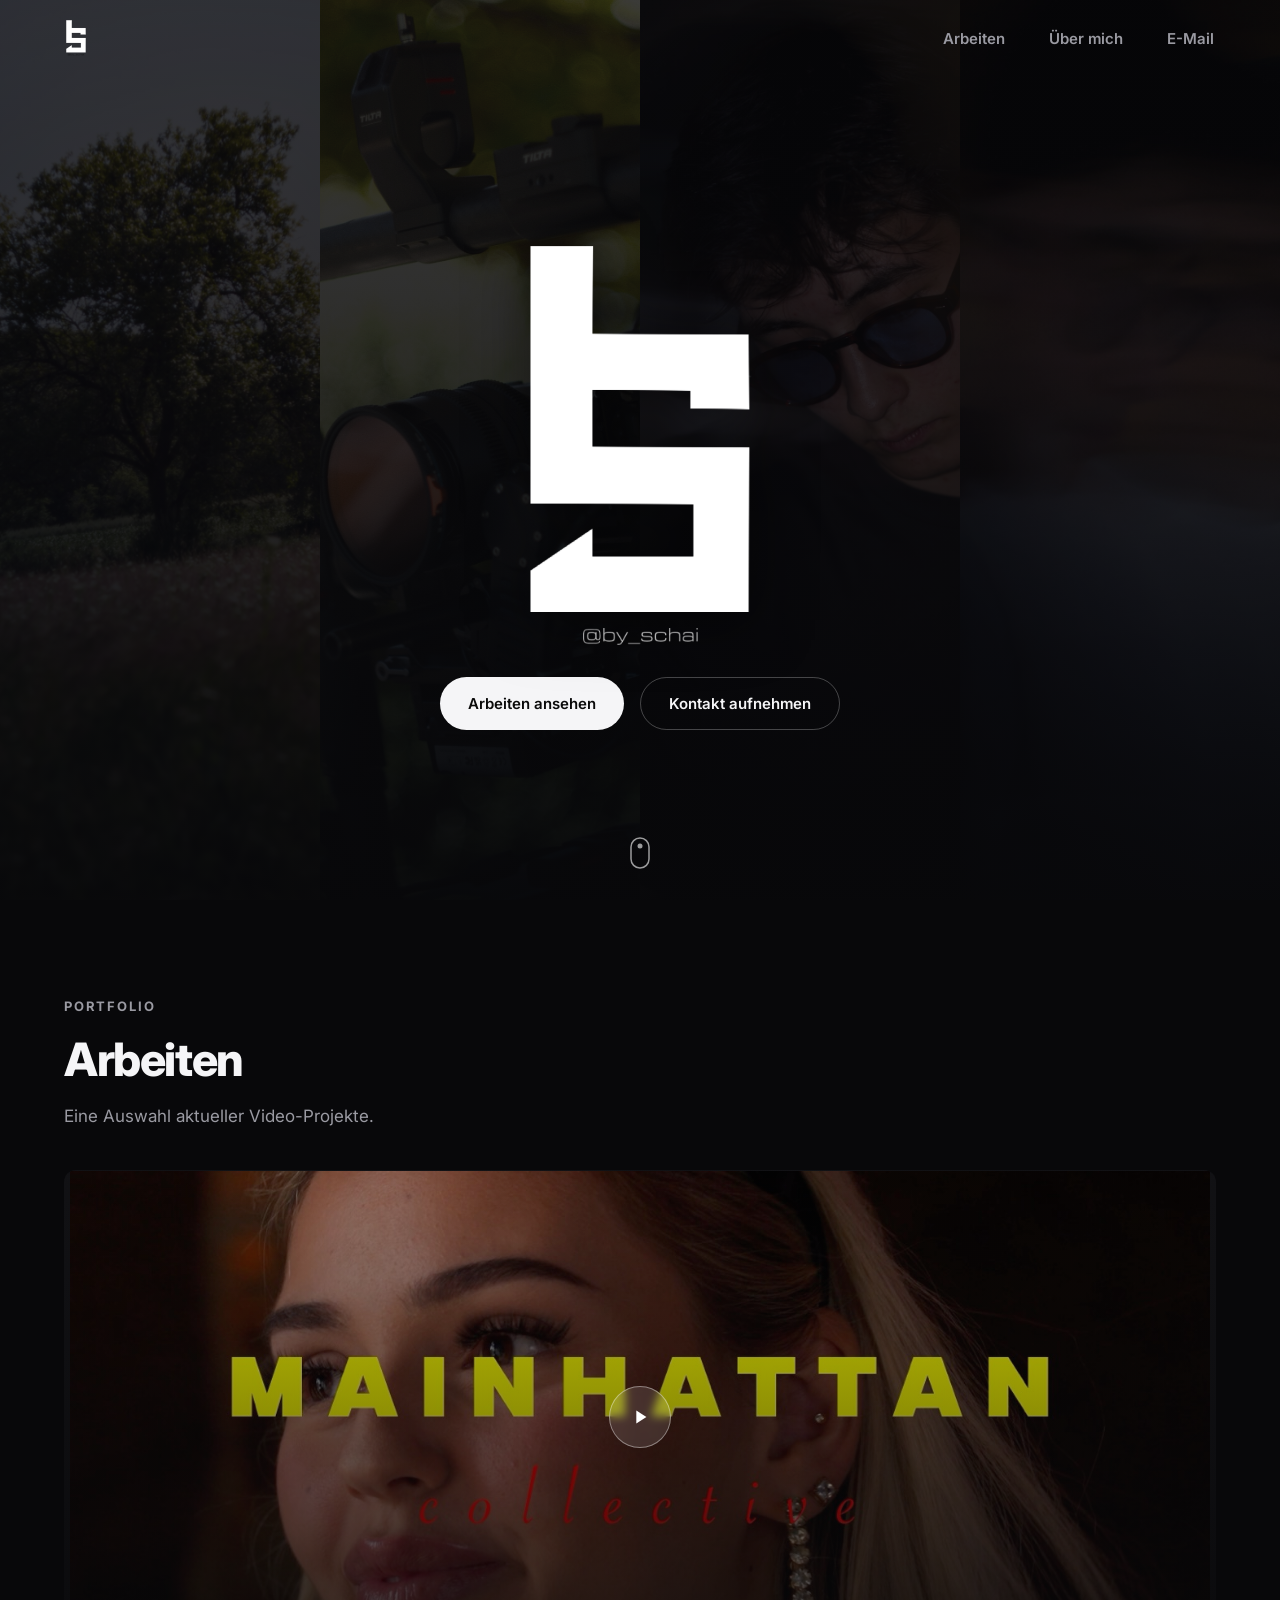
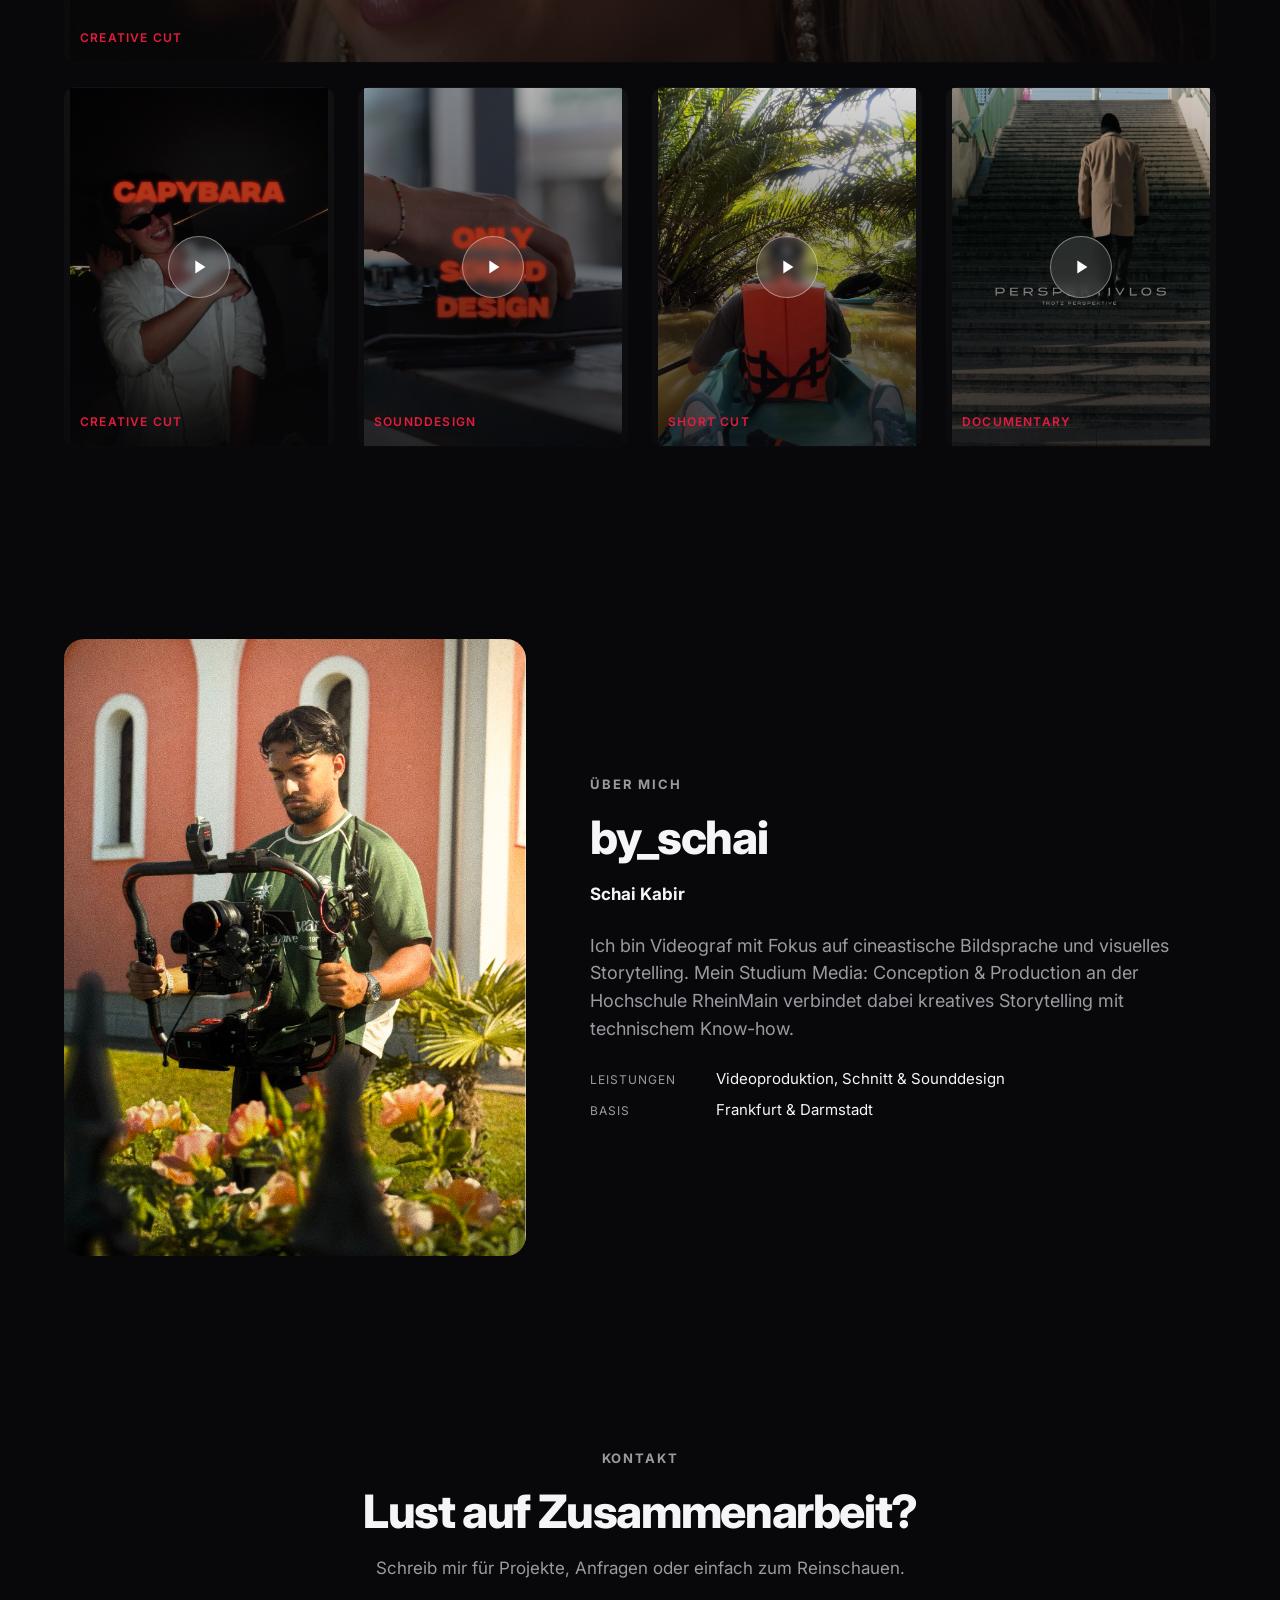
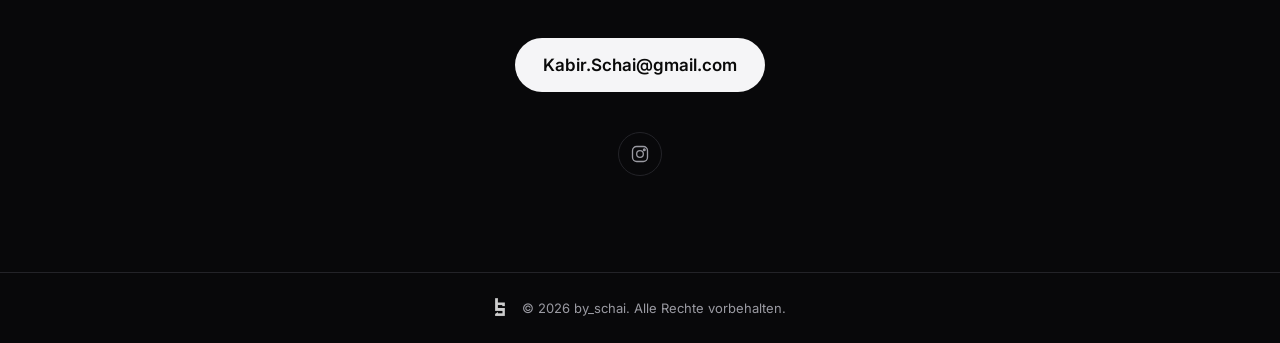
==== commit 3964528c: "Rename nav contact link to E-Mail" ====
--- a/index.html
+++ b/index.html
@@ -23,7 +23,7 @@
       <ul>
         <li><a href="#work">Arbeiten</a></li>
         <li><a href="#about">Über mich</a></li>
-        <li><a href="#contact">Kontakt</a></li>
+        <li><a href="#contact">E-Mail</a></li>
       </ul>
     </nav>
     <button class="nav-toggle" id="navToggle" aria-expanded="false" aria-controls="mobileNav" aria-label="Menü öffnen">
@@ -34,7 +34,7 @@
     <ul>
       <li><a href="#work">Arbeiten</a></li>
       <li><a href="#about">Über mich</a></li>
-      <li><a href="#contact">Kontakt</a></li>
+      <li><a href="#contact">E-Mail</a></li>
     </ul>
   </nav>
 </header>
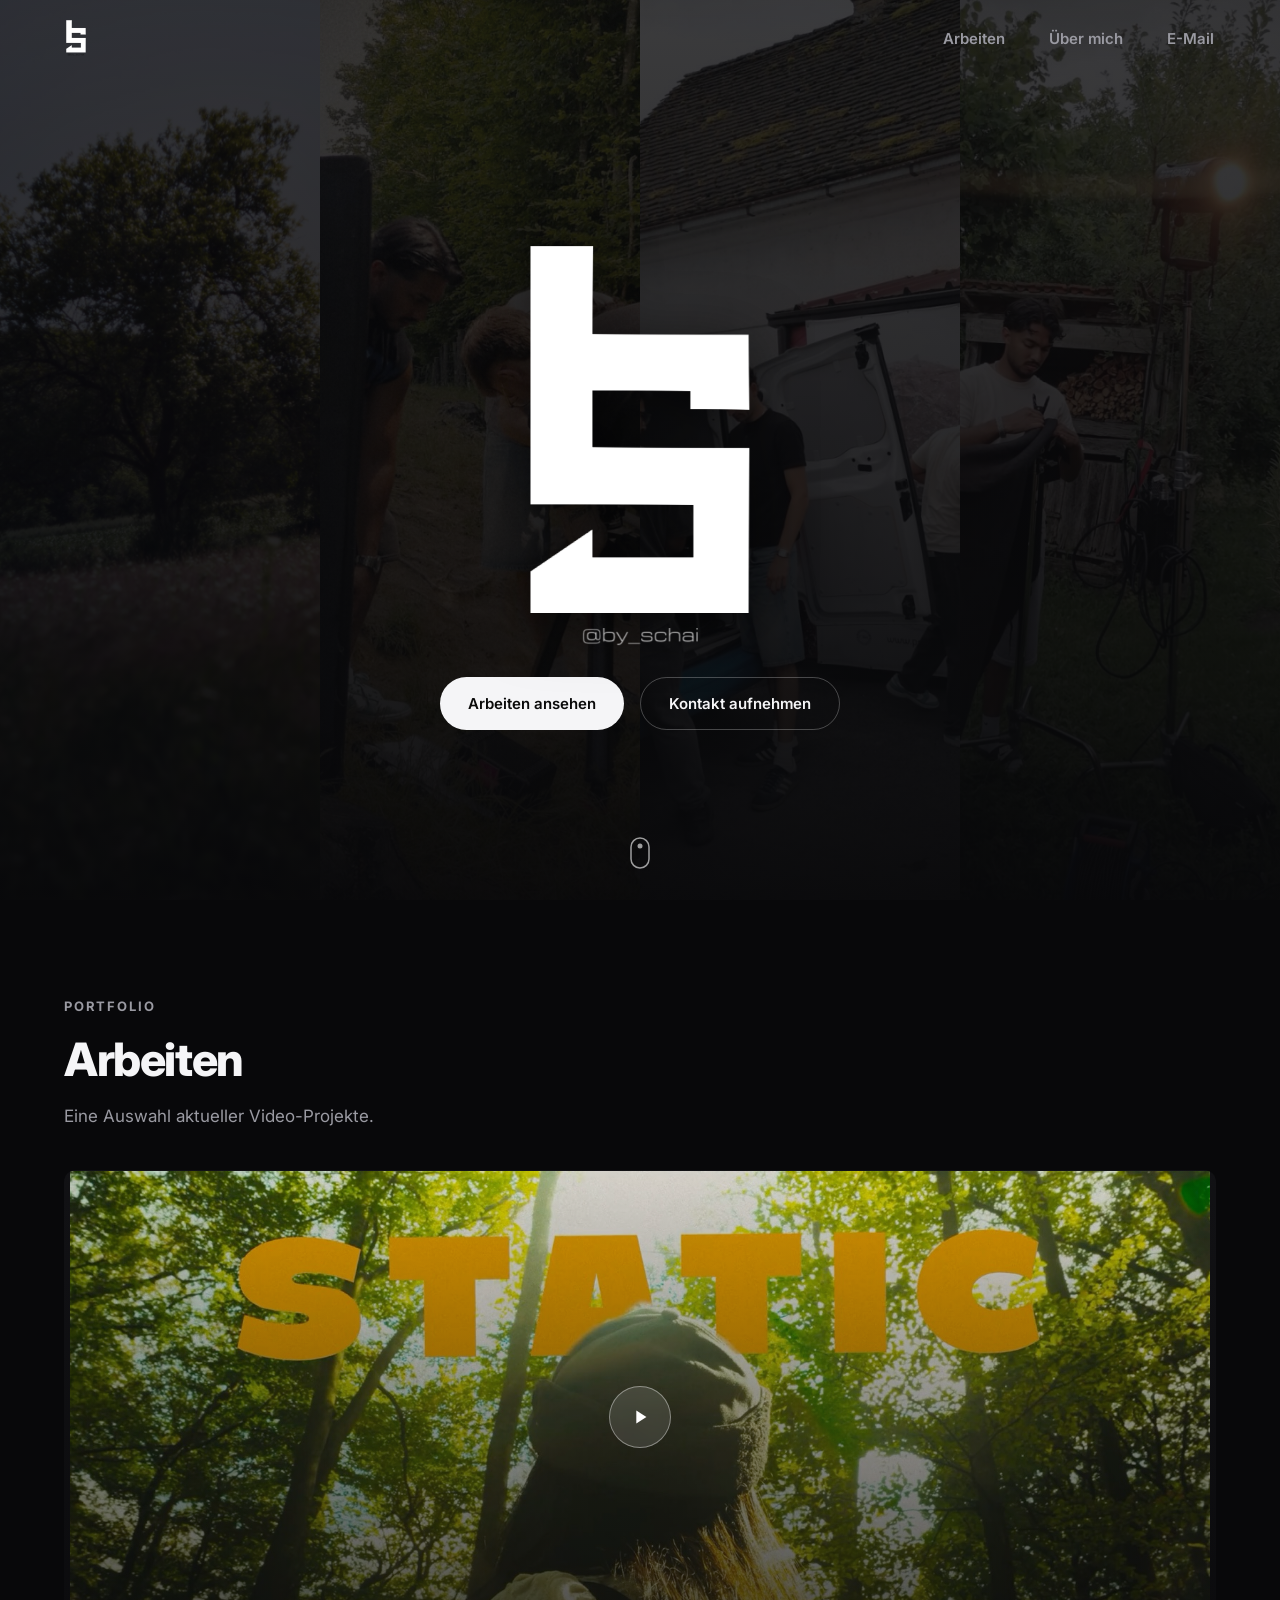
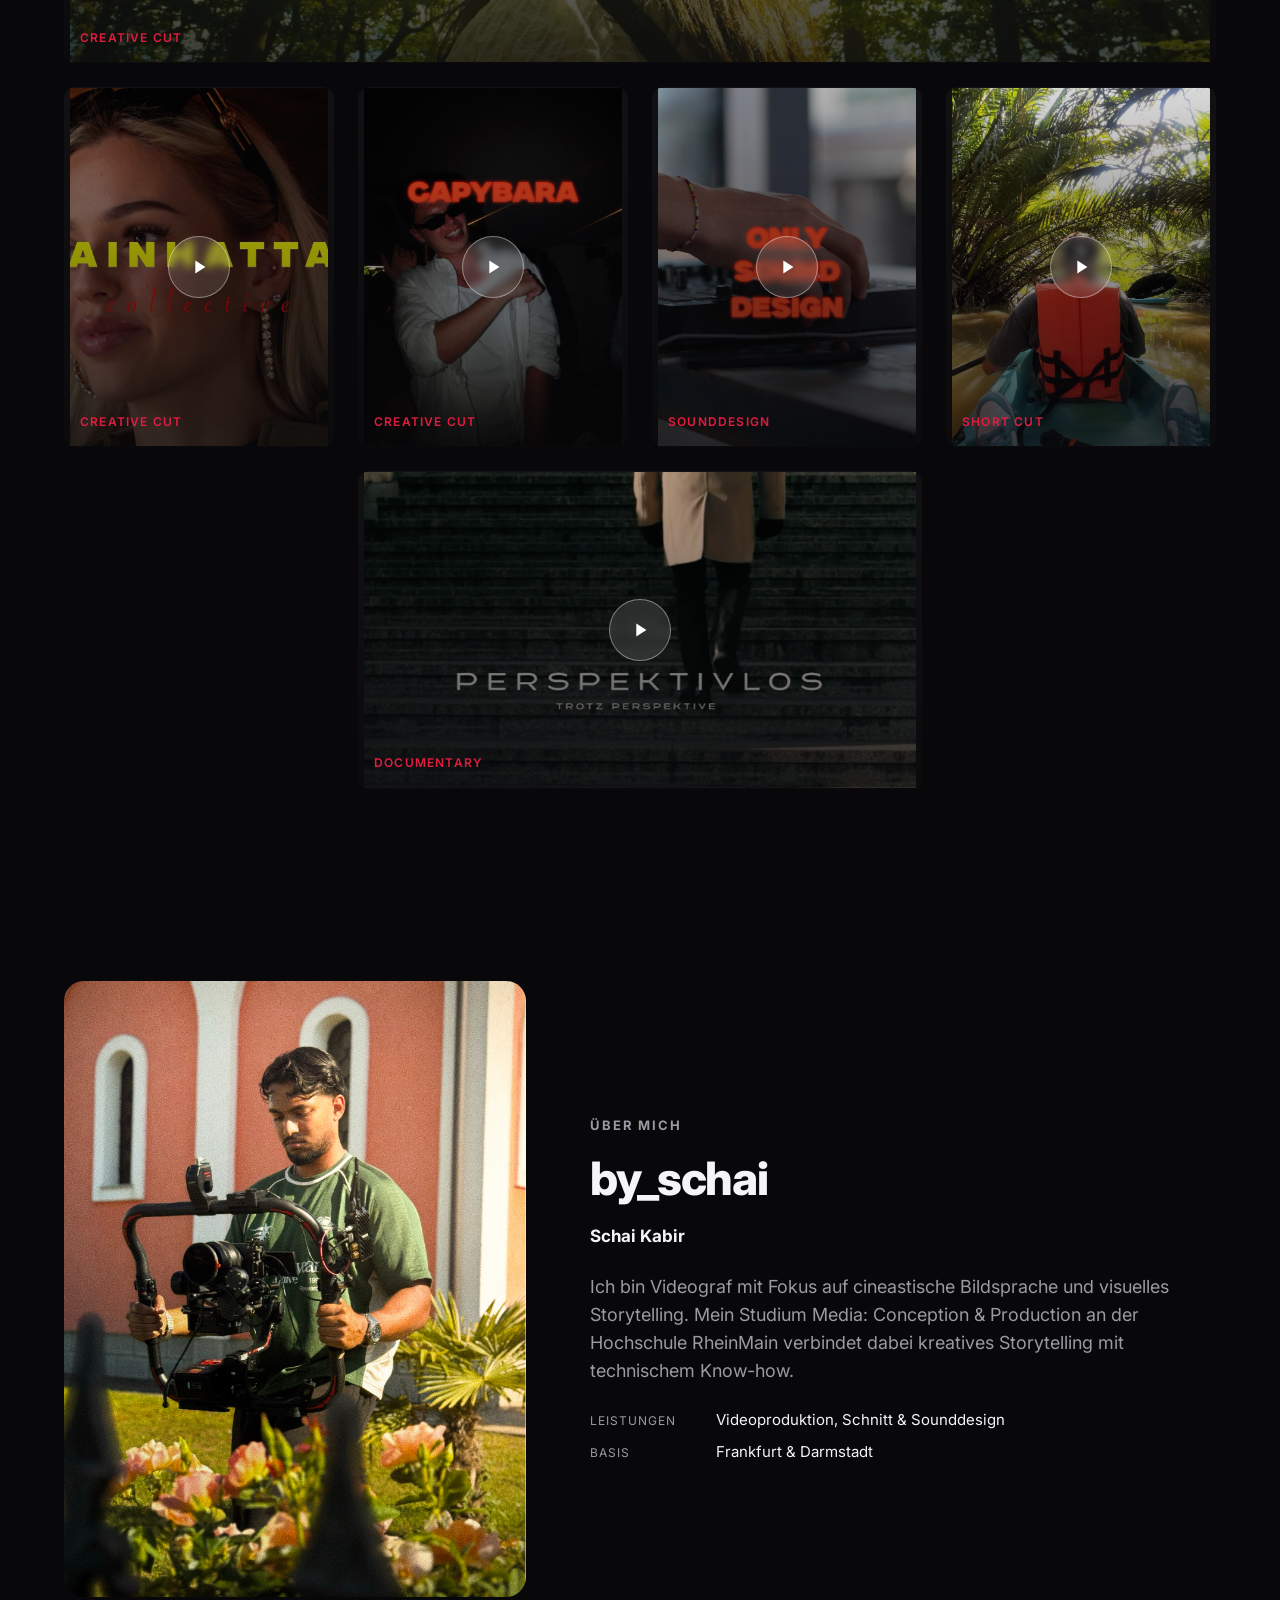
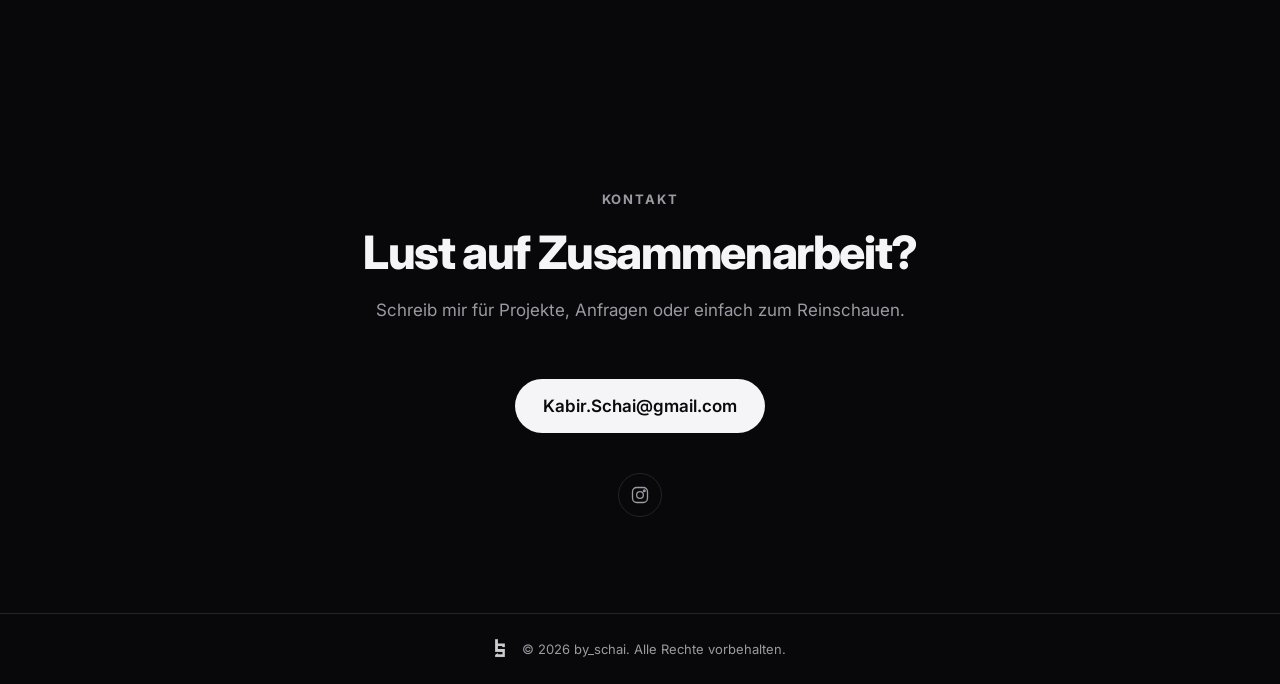
==== commit 7823a1be: "Add STATIC as featured project, fix crop and lonely tile - New "STATIC" video added as the featured " ====
--- a/index.html
+++ b/index.html
@@ -73,7 +73,20 @@
 
       <div class="video-grid">
 
-        <button type="button" class="video-card is-featured" data-video="assets/video/cinematic-edit.mp4" data-title="Creative Cut">
+        <button type="button" class="video-card is-featured" data-video="assets/video/static-cut.mp4" data-title="Creative Cut">
+          <img src="assets/posters/static-cut.jpg" alt="" loading="lazy" class="video-card-poster">
+          <video class="video-card-preview" data-src="assets/video/static-cut.mp4" muted loop playsinline preload="none"></video>
+          <span class="video-card-overlay">
+            <span class="play-icon" aria-hidden="true">
+              <svg width="22" height="22" viewBox="0 0 24 24" fill="currentColor"><path d="M8 5v14l11-7z"/></svg>
+            </span>
+            <span class="video-card-meta">
+              <span class="video-card-tag">Creative Cut</span>
+            </span>
+          </span>
+        </button>
+
+        <button type="button" class="video-card" data-video="assets/video/cinematic-edit.mp4" data-title="Creative Cut">
           <img src="assets/posters/cinematic-edit.jpg" alt="" loading="lazy" class="video-card-poster">
           <video class="video-card-preview" data-src="assets/video/cinematic-edit.mp4" muted loop playsinline preload="none"></video>
           <span class="video-card-overlay">
@@ -125,7 +138,7 @@
           </span>
         </button>
 
-        <button type="button" class="video-card" data-video="assets/video/documentary.mp4" data-title="Documentary">
+        <button type="button" class="video-card is-wide" data-video="assets/video/documentary.mp4" data-title="Documentary">
           <img src="assets/posters/documentary.jpg" alt="" loading="lazy" class="video-card-poster">
           <video class="video-card-preview" data-src="assets/video/documentary.mp4" muted loop playsinline preload="none"></video>
           <span class="video-card-overlay">
--- a/assets/css/style.css
+++ b/assets/css/style.css
@@ -263,6 +263,13 @@
   width: min(220px, 42vw);
   height: auto;
   filter: drop-shadow(0 8px 30px rgba(0,0,0,0.5));
+  animation: logo-fly-in 900ms cubic-bezier(.2,.8,.2,1) both;
+}
+
+@keyframes logo-fly-in {
+  0%   { opacity: 0; transform: translateY(-90px) scale(0.92); }
+  65%  { opacity: 1; transform: translateY(6px) scale(1.02); }
+  100% { opacity: 1; transform: translateY(0) scale(1); }
 }
 
 .hero-brand {
@@ -270,6 +277,12 @@
   height: auto;
   opacity: 0.85;
   margin-top: calc(-1 * var(--space-3) + 16px);
+  animation: brand-fade-in 600ms ease-out 650ms both;
+}
+
+@keyframes brand-fade-in {
+  from { opacity: 0; transform: translateY(8px); }
+  to   { opacity: 0.85; transform: translateY(0); }
 }
 
 .hero-actions {
@@ -329,6 +342,20 @@
 .video-card.is-featured {
   grid-column: span 4;
   aspect-ratio: 21 / 9;
+}
+.video-card.is-featured .video-card-poster,
+.video-card.is-featured .video-card-preview {
+  object-position: top;
+}
+.video-card.is-wide {
+  grid-column: 2 / span 2;
+  aspect-ratio: 16 / 9;
+}
+@media (max-width: 900px) {
+  .video-card.is-wide { grid-column: span 2; }
+}
+@media (max-width: 560px) {
+  .video-card.is-wide { grid-column: span 1; aspect-ratio: 4 / 3; }
 }
 .video-card-poster {
   width: 100%;
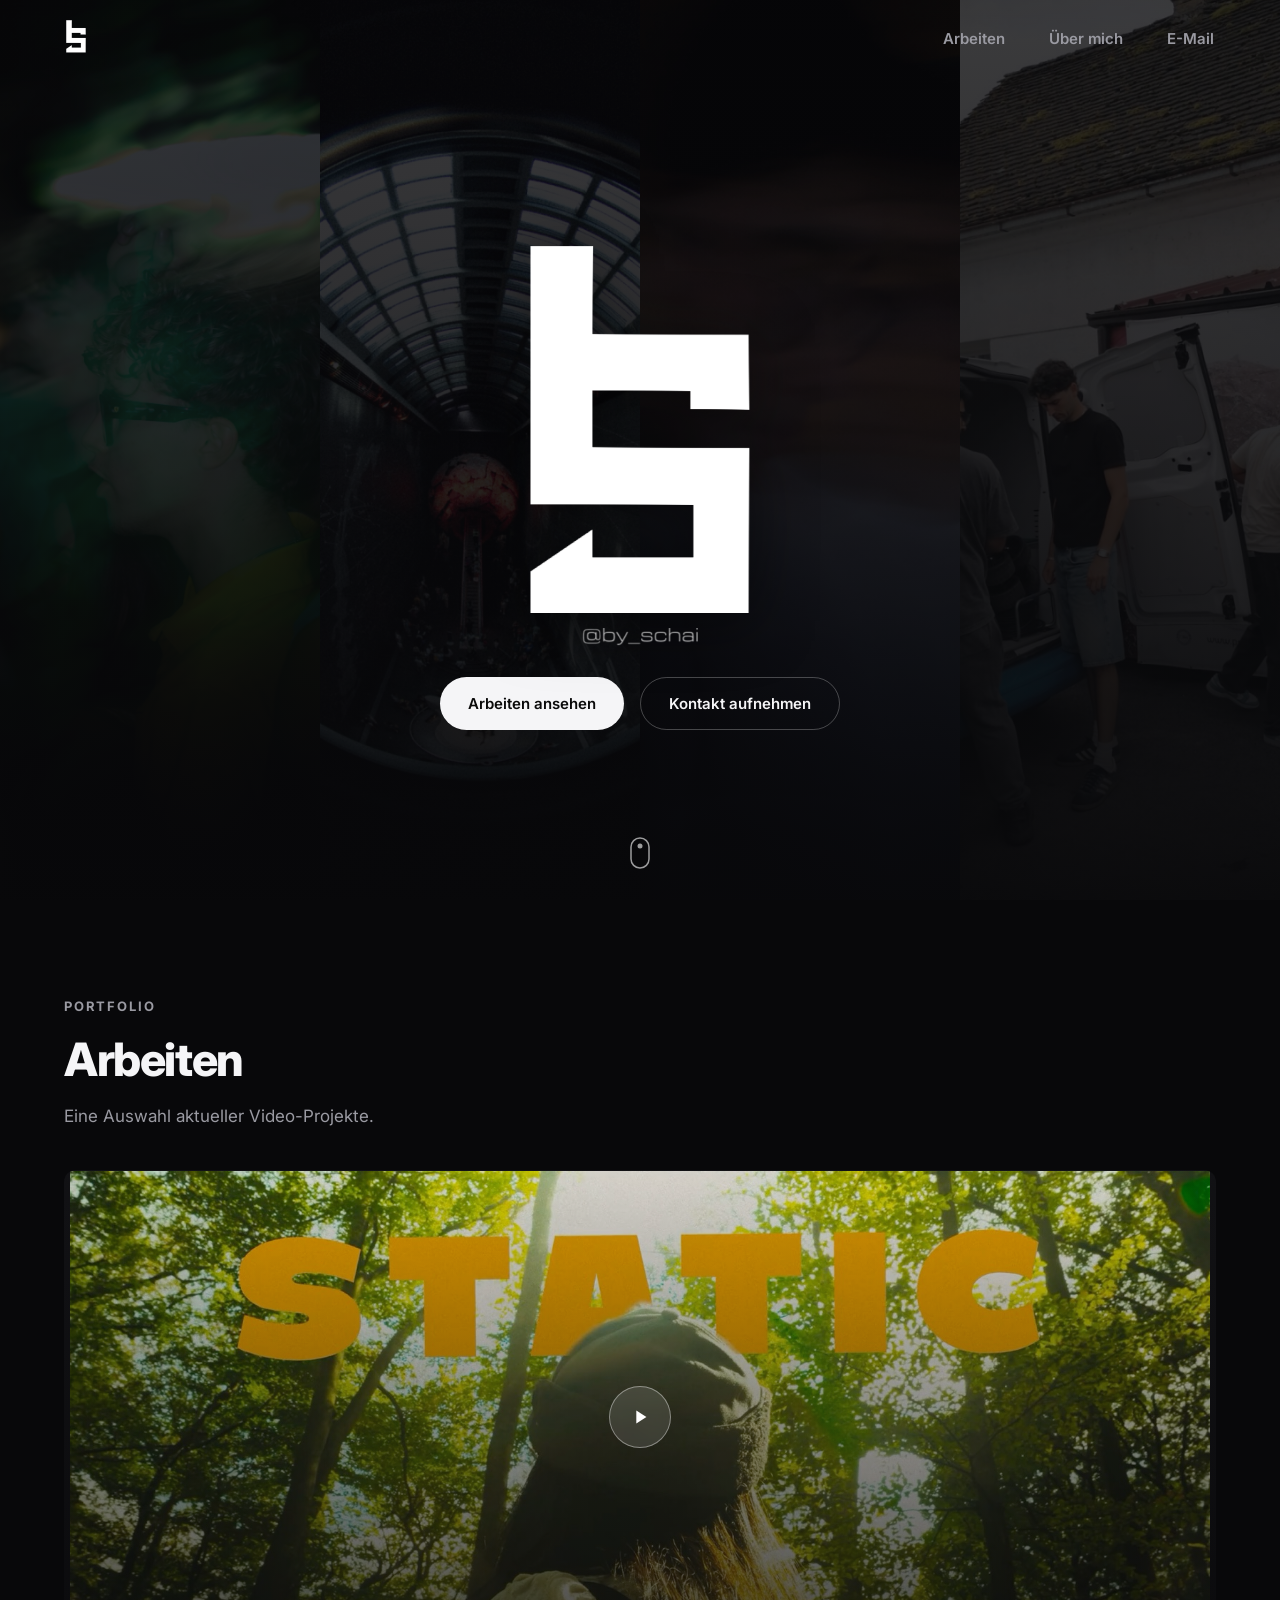
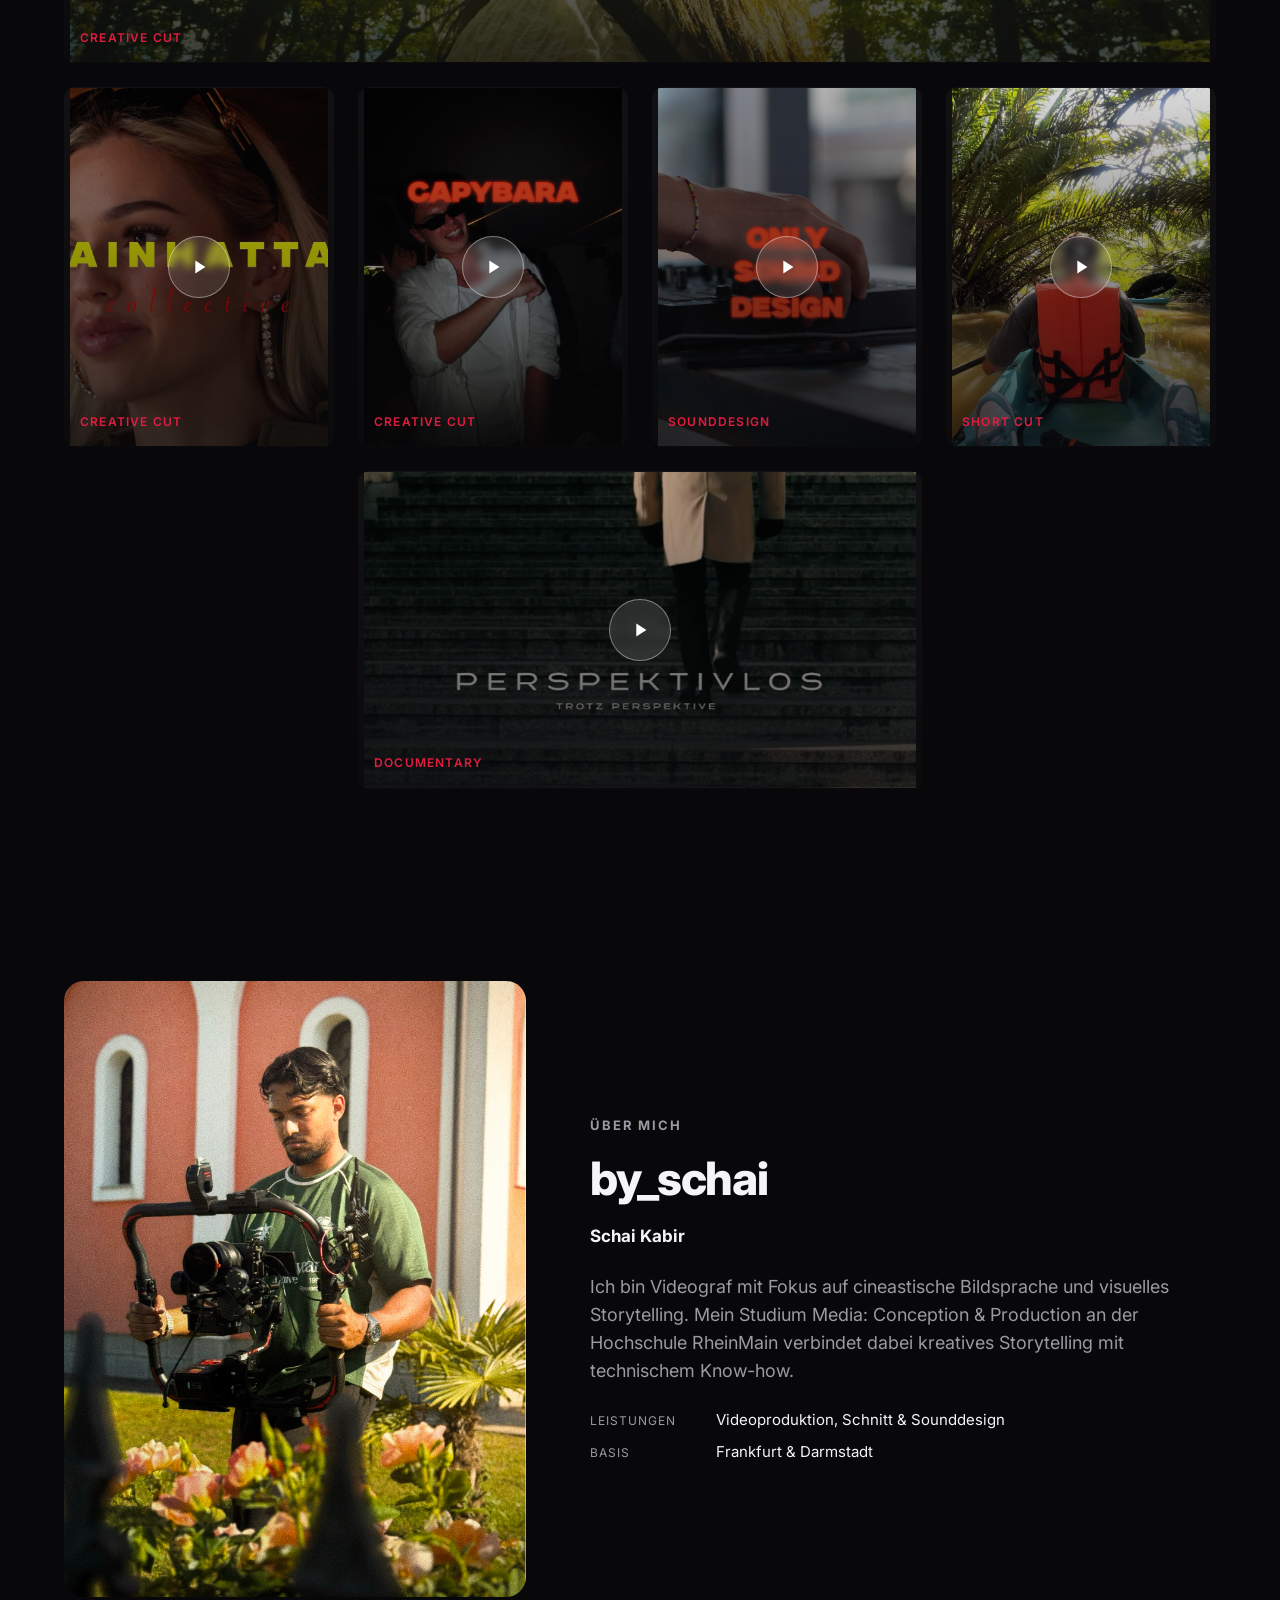
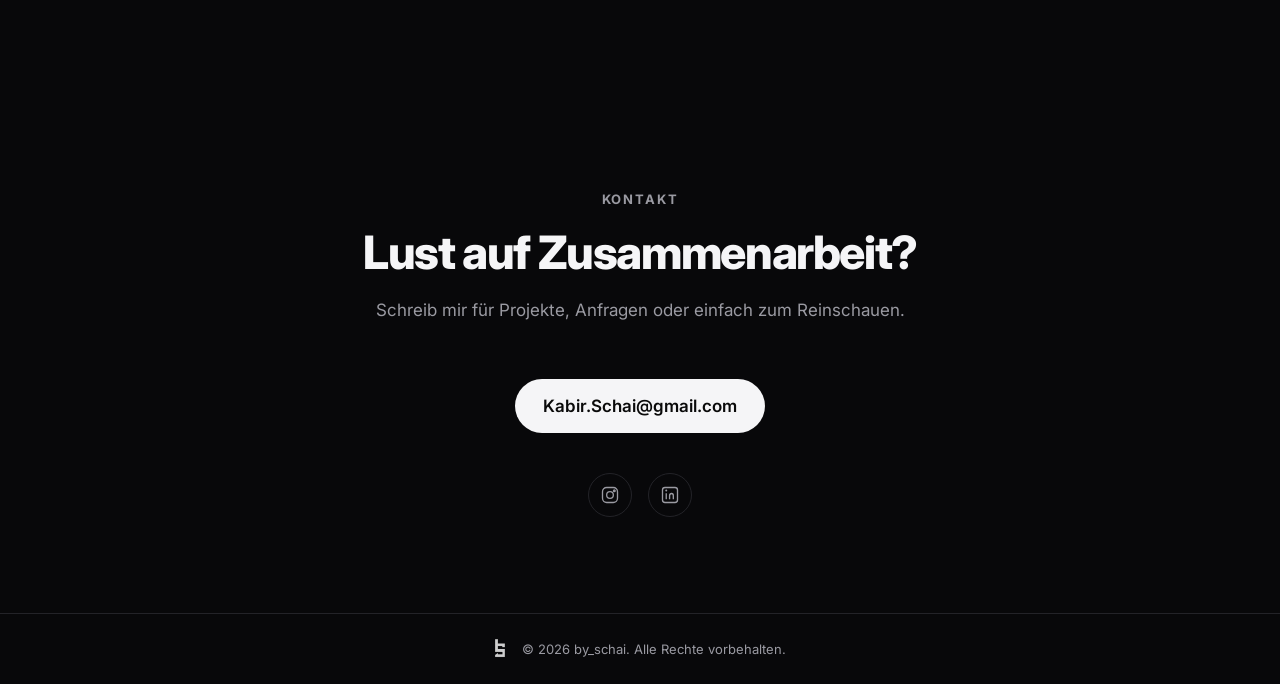
==== commit 3dfe72a8: "Add LinkedIn link to contact section Co-Authored-By: Claude Sonnet 5 <noreply@anthropic.com>" ====
--- a/index.html
+++ b/index.html
@@ -187,6 +187,9 @@
         <a href="https://www.instagram.com/by_schai/" target="_blank" rel="noopener" aria-label="Instagram" class="social-link">
           <svg width="20" height="20" viewBox="0 0 24 24" fill="none" stroke="currentColor" stroke-width="1.6"><rect x="3" y="3" width="18" height="18" rx="5"/><circle cx="12" cy="12" r="4"/><circle cx="17.2" cy="6.8" r="1"/></svg>
         </a>
+        <a href="https://www.linkedin.com/in/schai-kabir-1aa272264" target="_blank" rel="noopener" aria-label="LinkedIn" class="social-link">
+          <svg width="20" height="20" viewBox="0 0 24 24" fill="none" stroke="currentColor" stroke-width="1.6"><rect x="3" y="3" width="18" height="18" rx="3"/><line x1="7.5" y1="10" x2="7.5" y2="17"/><circle cx="7.5" cy="6.7" r="1.2" fill="currentColor" stroke="none"/><path d="M11.5 17v-4.2c0-1.6 1-2.6 2.4-2.6s2.1 1 2.1 2.6V17"/></svg>
+        </a>
       </div>
     </div>
   </section>
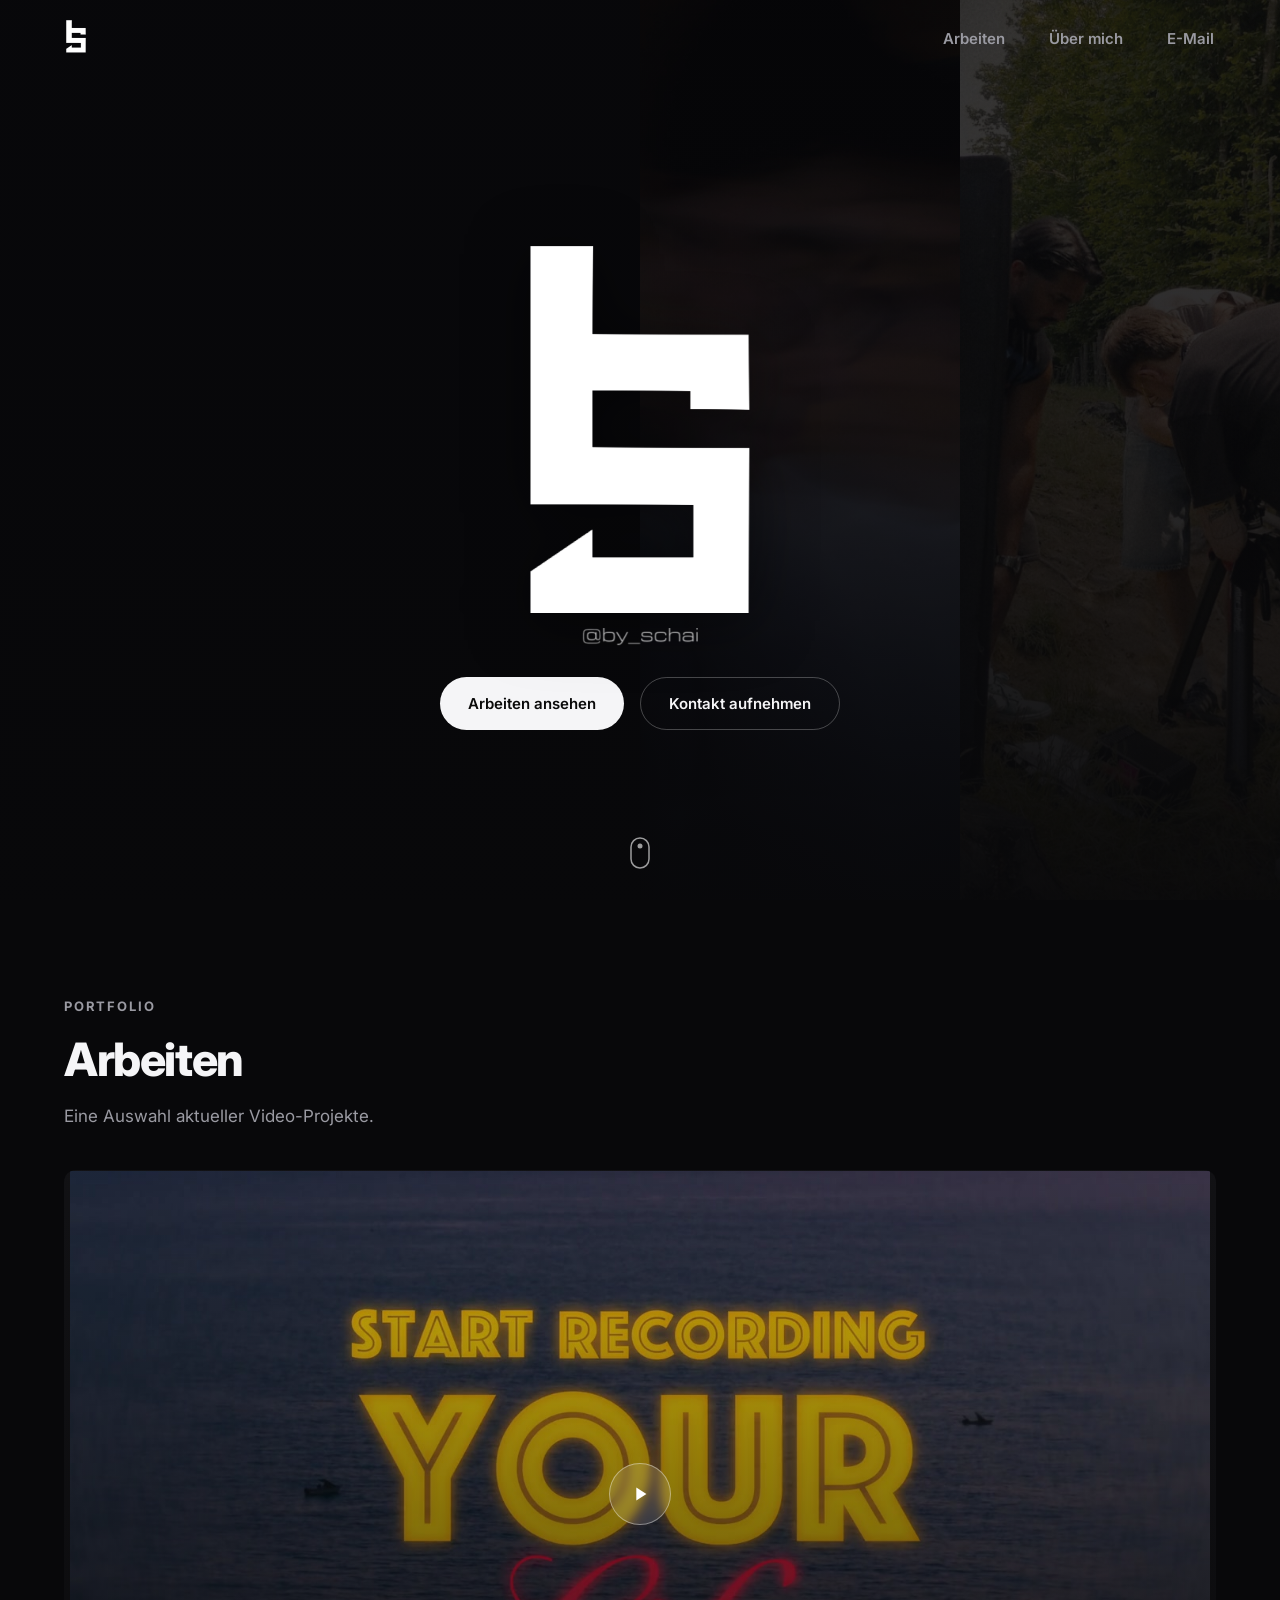
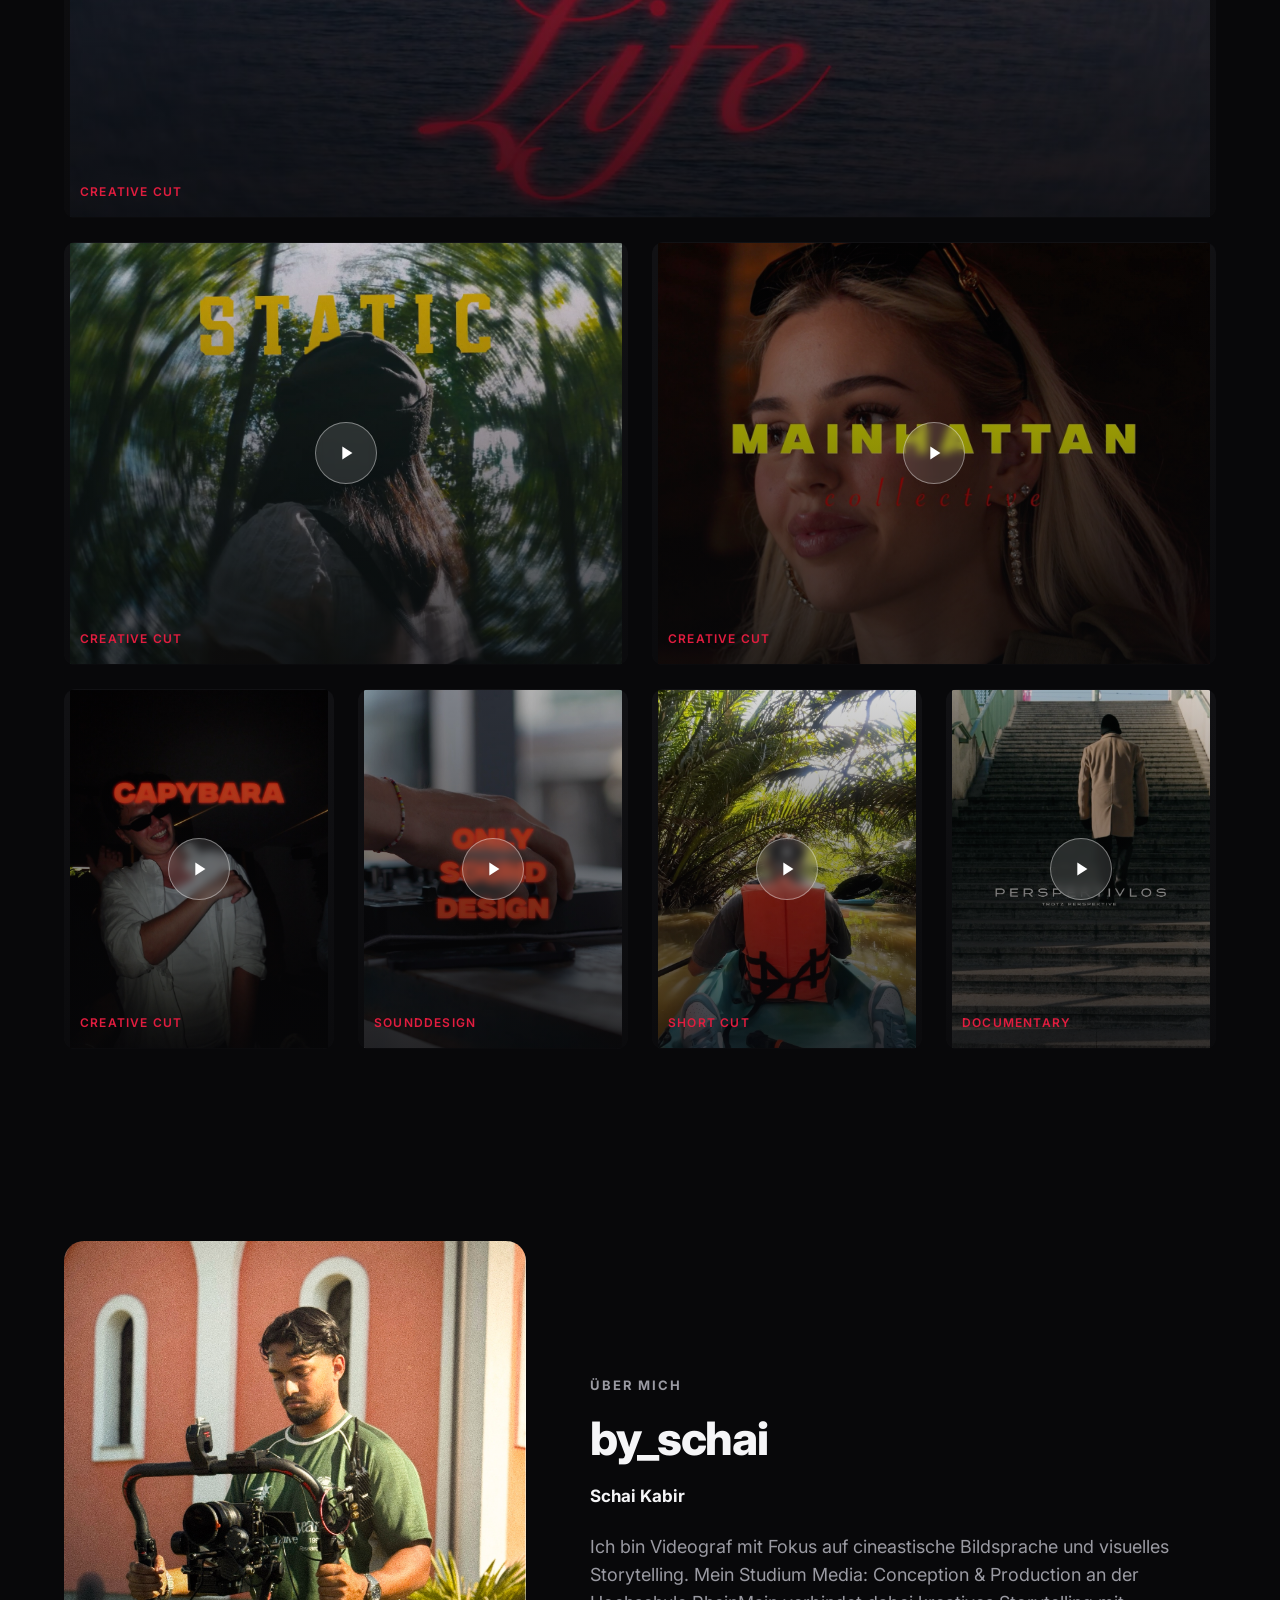
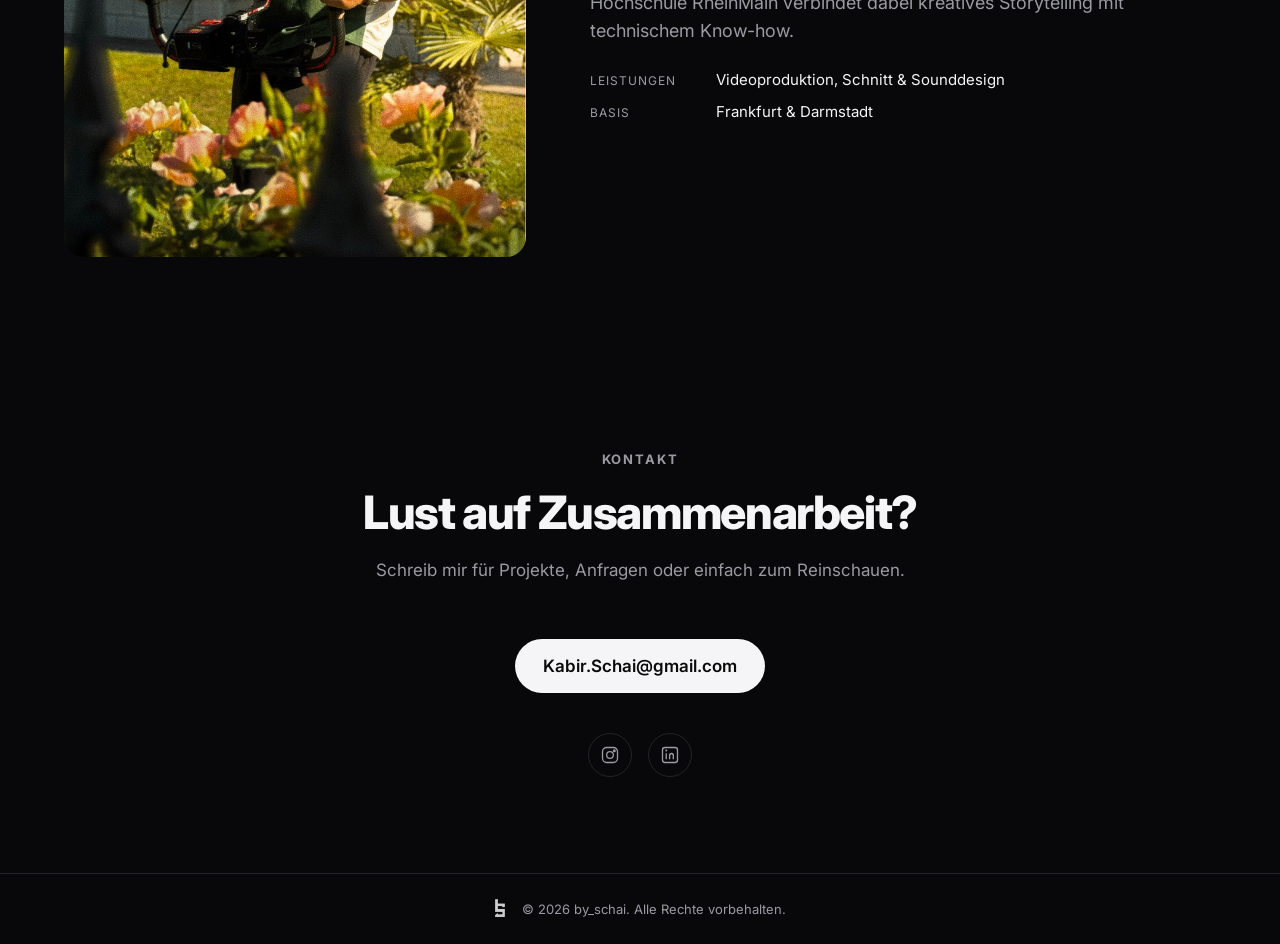
==== commit 49c98ded: "Add Lagos as featured video, replace Static, rework work grid - FINAL_LAGOS added as the large featu" ====
--- a/index.html
+++ b/index.html
@@ -73,20 +73,33 @@
 
       <div class="video-grid">
 
-        <button type="button" class="video-card is-featured" data-video="assets/video/static-cut.mp4" data-title="Creative Cut">
-          <img src="assets/posters/static-cut.jpg" alt="" loading="lazy" class="video-card-poster">
-          <video class="video-card-preview" data-src="assets/video/static-cut.mp4" muted loop playsinline preload="none"></video>
-          <span class="video-card-overlay">
-            <span class="play-icon" aria-hidden="true">
-              <svg width="22" height="22" viewBox="0 0 24 24" fill="currentColor"><path d="M8 5v14l11-7z"/></svg>
-            </span>
-            <span class="video-card-meta">
-              <span class="video-card-tag">Creative Cut</span>
-            </span>
-          </span>
-        </button>
-
-        <button type="button" class="video-card" data-video="assets/video/cinematic-edit.mp4" data-title="Creative Cut">
+        <button type="button" class="video-card is-featured" data-video="assets/video/lagos.mp4" data-title="Creative Cut">
+          <img src="assets/posters/lagos.jpg" alt="" loading="lazy" class="video-card-poster">
+          <video class="video-card-preview" data-src="assets/video/lagos.mp4" muted loop playsinline preload="none"></video>
+          <span class="video-card-overlay">
+            <span class="play-icon" aria-hidden="true">
+              <svg width="22" height="22" viewBox="0 0 24 24" fill="currentColor"><path d="M8 5v14l11-7z"/></svg>
+            </span>
+            <span class="video-card-meta">
+              <span class="video-card-tag">Creative Cut</span>
+            </span>
+          </span>
+        </button>
+
+        <button type="button" class="video-card is-landscape" data-video="assets/video/static.mp4" data-title="Creative Cut">
+          <img src="assets/posters/static.jpg" alt="" loading="lazy" class="video-card-poster">
+          <video class="video-card-preview" data-src="assets/video/static.mp4" muted loop playsinline preload="none"></video>
+          <span class="video-card-overlay">
+            <span class="play-icon" aria-hidden="true">
+              <svg width="22" height="22" viewBox="0 0 24 24" fill="currentColor"><path d="M8 5v14l11-7z"/></svg>
+            </span>
+            <span class="video-card-meta">
+              <span class="video-card-tag">Creative Cut</span>
+            </span>
+          </span>
+        </button>
+
+        <button type="button" class="video-card is-landscape" data-video="assets/video/cinematic-edit.mp4" data-title="Creative Cut">
           <img src="assets/posters/cinematic-edit.jpg" alt="" loading="lazy" class="video-card-poster">
           <video class="video-card-preview" data-src="assets/video/cinematic-edit.mp4" muted loop playsinline preload="none"></video>
           <span class="video-card-overlay">
@@ -138,7 +151,7 @@
           </span>
         </button>
 
-        <button type="button" class="video-card is-wide" data-video="assets/video/documentary.mp4" data-title="Documentary">
+        <button type="button" class="video-card" data-video="assets/video/documentary.mp4" data-title="Documentary">
           <img src="assets/posters/documentary.jpg" alt="" loading="lazy" class="video-card-poster">
           <video class="video-card-preview" data-src="assets/video/documentary.mp4" muted loop playsinline preload="none"></video>
           <span class="video-card-overlay">
--- a/assets/css/style.css
+++ b/assets/css/style.css
@@ -216,8 +216,6 @@
 .hero-bg-layer {
   position: absolute;
   inset: 0;
-  background-size: cover;
-  background-position: center;
   opacity: 0;
   filter: grayscale(20%);
   transform: scale(1.08);
@@ -225,6 +223,13 @@
   animation: hero-drift 30s ease-in-out infinite alternate;
 }
 .hero-bg-layer.is-active { opacity: 0.4; }
+.hero-bg-layer img,
+.hero-bg-layer video {
+  width: 100%;
+  height: 100%;
+  object-fit: cover;
+  display: block;
+}
 .hero-bg-slot:nth-child(2) .hero-bg-layer { animation-delay: -7s; }
 .hero-bg-slot:nth-child(3) .hero-bg-layer { animation-delay: -15s; }
 .hero-bg-slot:nth-child(4) .hero-bg-layer { animation-delay: -22s; }
@@ -319,14 +324,6 @@
   display: grid;
   grid-template-columns: repeat(4, 1fr);
   gap: var(--space-3);
-}
-@media (max-width: 900px) {
-  .video-grid { grid-template-columns: repeat(2, 1fr); }
-  .video-card.is-featured { grid-column: span 2; aspect-ratio: 16 / 9; }
-}
-@media (max-width: 560px) {
-  .video-grid { grid-template-columns: 1fr; }
-  .video-card.is-featured { grid-column: span 1; aspect-ratio: 4 / 3; }
 }
 
 .video-card {
@@ -341,21 +338,26 @@
 }
 .video-card.is-featured {
   grid-column: span 4;
-  aspect-ratio: 21 / 9;
+  aspect-ratio: 16 / 9;
 }
 .video-card.is-featured .video-card-poster,
 .video-card.is-featured .video-card-preview {
-  object-position: top;
-}
-.video-card.is-wide {
-  grid-column: 2 / span 2;
-  aspect-ratio: 16 / 9;
-}
+  object-position: 50% 60%;
+}
+.video-card.is-landscape {
+  grid-column: span 2;
+  aspect-ratio: 4 / 3;
+}
+
 @media (max-width: 900px) {
-  .video-card.is-wide { grid-column: span 2; }
+  .video-grid { grid-template-columns: repeat(2, 1fr); }
+  .video-card.is-featured { grid-column: span 2; }
+  .video-card.is-landscape { grid-column: span 1; }
 }
 @media (max-width: 560px) {
-  .video-card.is-wide { grid-column: span 1; aspect-ratio: 4 / 3; }
+  .video-grid { grid-template-columns: 1fr; }
+  .video-card.is-featured,
+  .video-card.is-landscape { grid-column: span 1; aspect-ratio: 4 / 3; }
 }
 .video-card-poster {
   width: 100%;
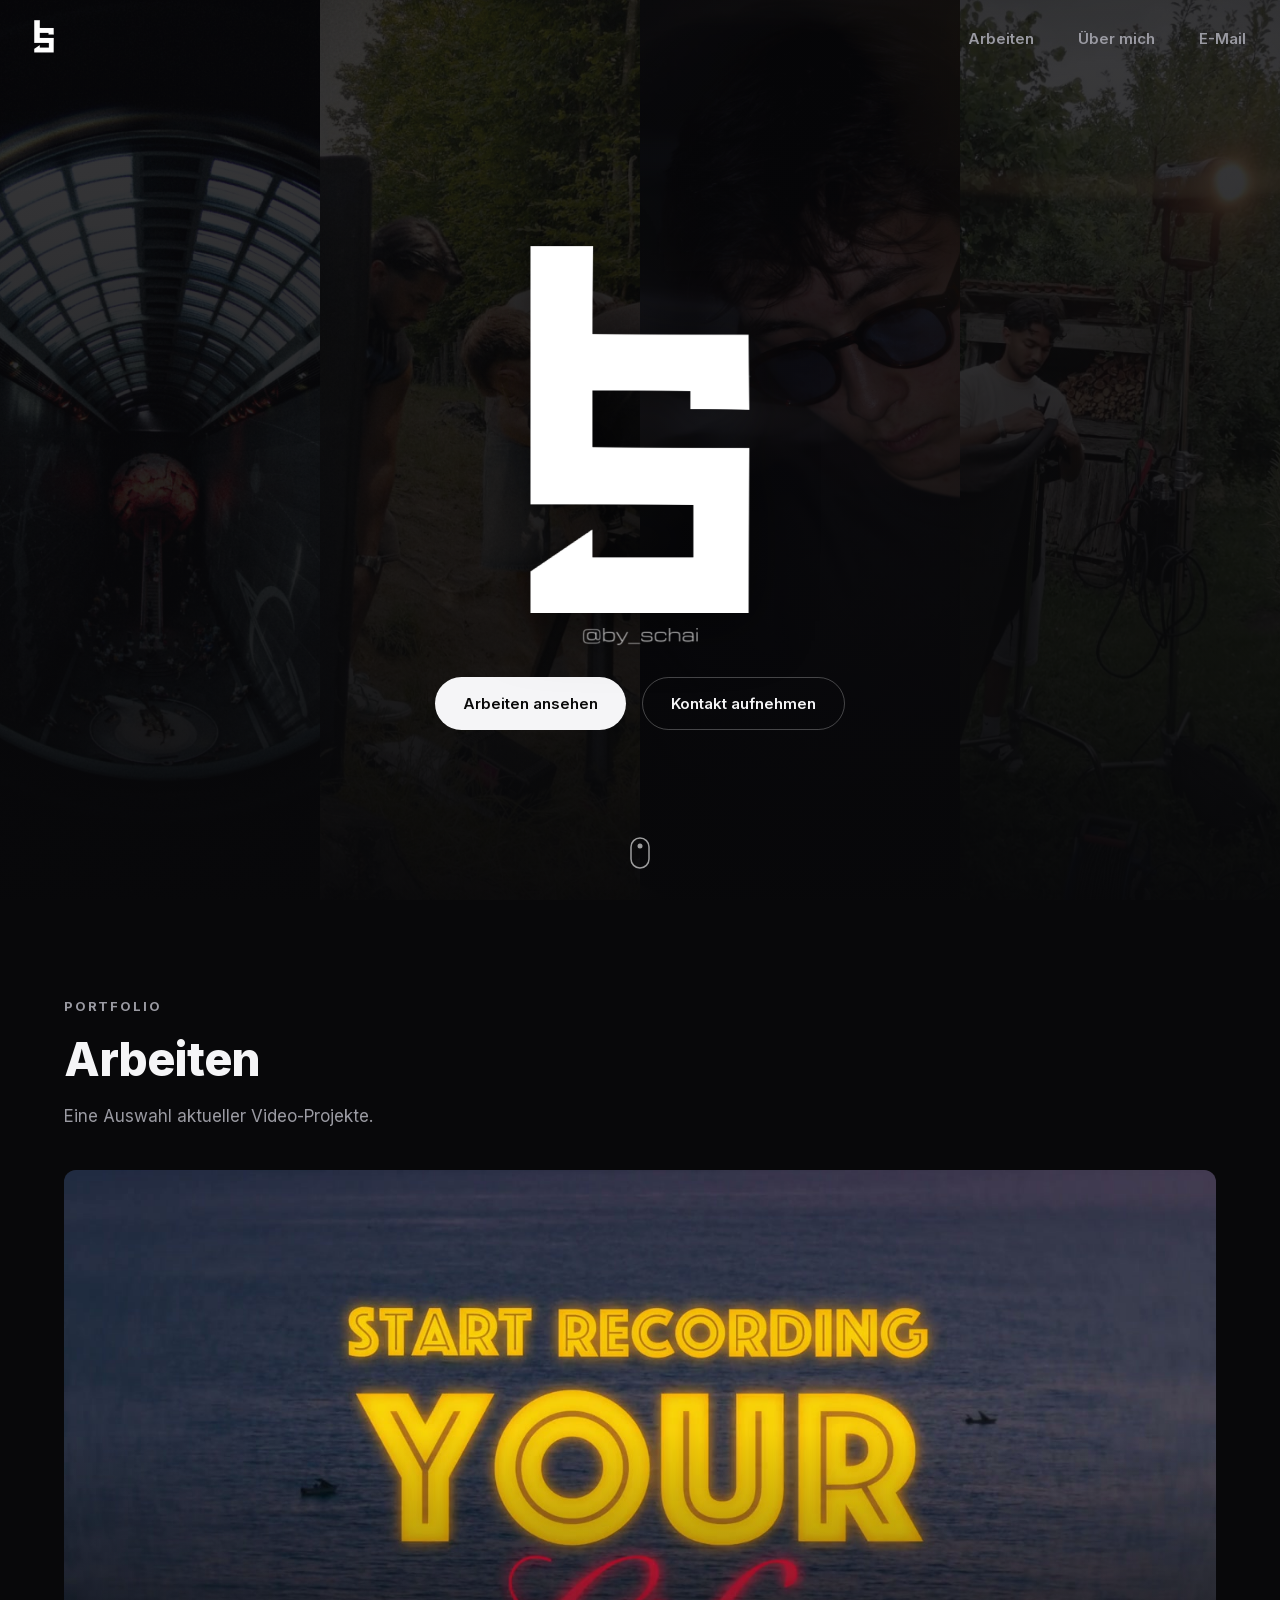
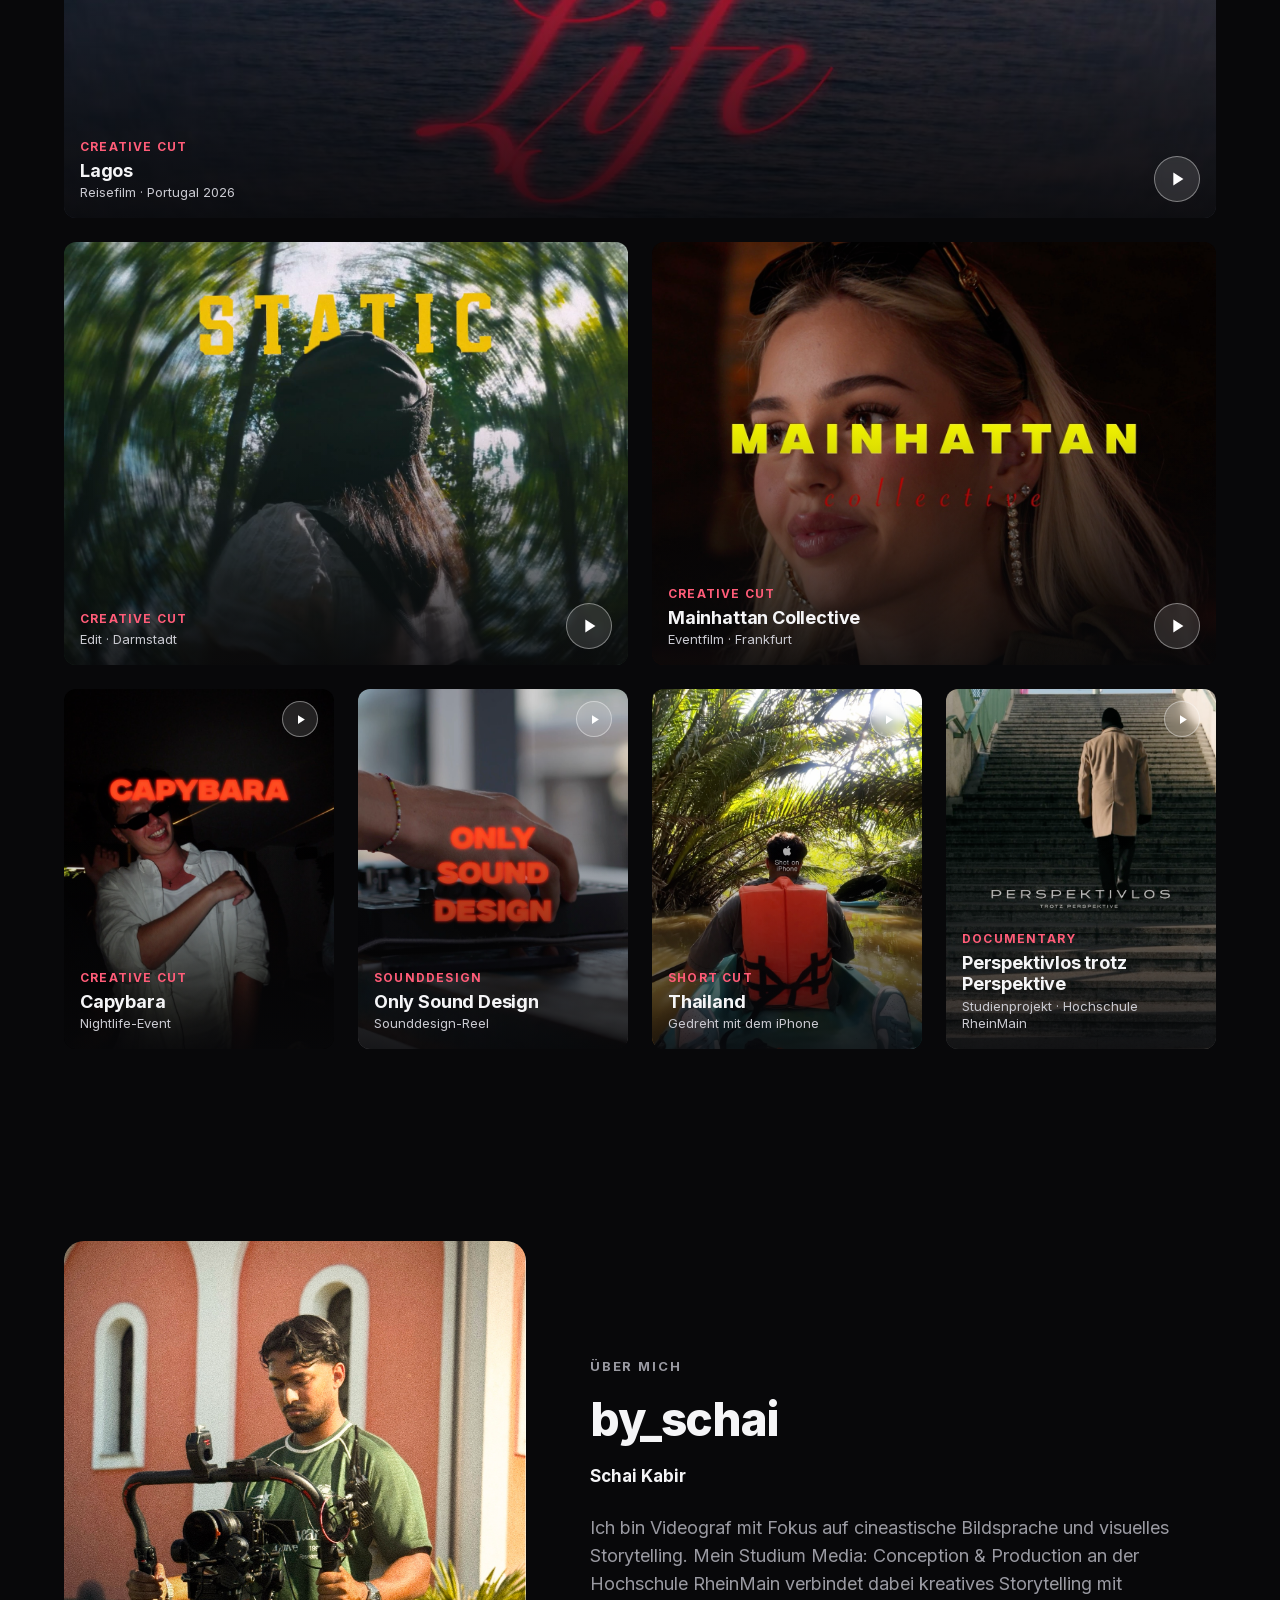
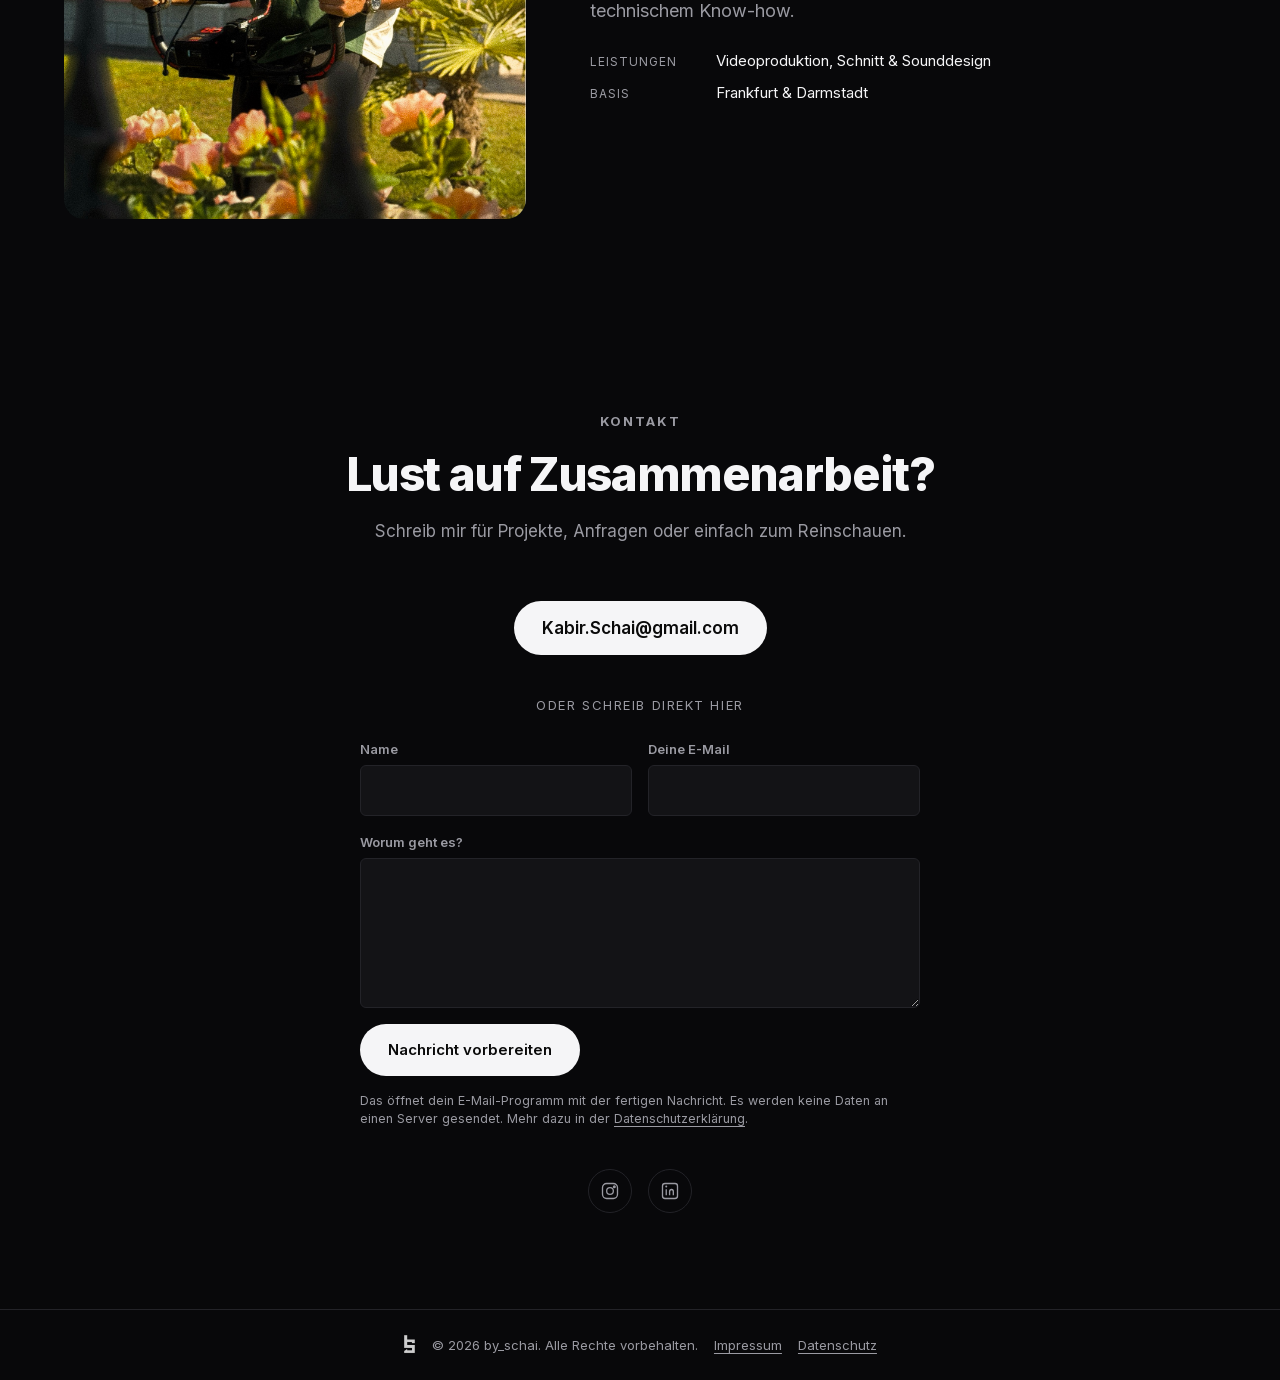
==== commit 83550d5f: "Legal pages, privacy, SEO and polish - Add Impressum and Datenschutz pages, linked in the footer - S" ====
--- a/index.html
+++ b/index.html
@@ -3,12 +3,35 @@
 <head>
 <meta charset="UTF-8">
 <meta name="viewport" content="width=device-width, initial-scale=1.0">
-<title>by_schai — Videograf Portfolio</title>
-<meta name="description" content="by_schai — Videograf. Cineastische Videoproduktion, Creative Cuts und Referenzen.">
-<link rel="preconnect" href="https://fonts.googleapis.com">
-<link rel="preconnect" href="https://fonts.gstatic.com" crossorigin>
-<link href="https://fonts.googleapis.com/css2?family=Inter:wght@300;400;500;600;700;800&display=swap" rel="stylesheet">
+<title>by_schai — Videograf aus Darmstadt &amp; Frankfurt | Portfolio</title>
+<meta name="description" content="by_schai (Schai Kabir) — Videograf aus Frankfurt und Darmstadt. Cineastische Videoproduktion, Schnitt und Sounddesign: Creative Cuts, Eventfilme und Dokumentarfilm.">
+<link rel="canonical" href="https://byschai.de/">
+<meta name="theme-color" content="#08080a">
+<meta name="author" content="Schai Kabir">
+
+<meta property="og:type" content="website">
+<meta property="og:site_name" content="by_schai">
+<meta property="og:locale" content="de_DE">
+<meta property="og:title" content="by_schai — Videograf aus Darmstadt &amp; Frankfurt">
+<meta property="og:description" content="Cineastische Videoproduktion, Schnitt und Sounddesign. Creative Cuts, Eventfilme und Dokumentarfilm.">
+<meta property="og:url" content="https://byschai.de/">
+<meta property="og:image" content="https://byschai.de/assets/img/og-image.jpg">
+<meta property="og:image:width" content="1200">
+<meta property="og:image:height" content="630">
+<meta property="og:image:alt" content="by_schai Logo auf dunklem Hintergrund">
+<meta name="twitter:card" content="summary_large_image">
+<meta name="twitter:title" content="by_schai — Videograf aus Darmstadt &amp; Frankfurt">
+<meta name="twitter:description" content="Cineastische Videoproduktion, Schnitt und Sounddesign.">
+<meta name="twitter:image" content="https://byschai.de/assets/img/og-image.jpg">
+
+<link rel="icon" href="favicon.ico" sizes="any">
+<link rel="icon" type="image/png" sizes="32x32" href="assets/img/favicon-32.png">
+<link rel="apple-touch-icon" href="assets/img/apple-touch-icon.png">
+
+<link rel="preload" href="assets/fonts/inter-latin.woff2" as="font" type="font/woff2" crossorigin>
+<script>if(!matchMedia("(prefers-reduced-motion: reduce)").matches)document.documentElement.classList.add("js");</script>
 <link rel="stylesheet" href="assets/css/style.css">
+<script type="application/ld+json">{"@context": "https://schema.org", "@type": "Person", "name": "Schai Kabir", "alternateName": "by_schai", "url": "https://byschai.de/", "jobTitle": "Videograf", "description": "Videograf aus Frankfurt und Darmstadt: Kamera, Videoschnitt und Sounddesign.", "address": {"@type": "PostalAddress", "addressLocality": "Darmstadt", "addressCountry": "DE"}, "alumniOf": {"@type": "CollegeOrUniversity", "name": "Hochschule RheinMain"}, "sameAs": ["https://www.instagram.com/by_schai/", "https://www.linkedin.com/in/schai-kabir-1aa272264"]}</script>
 </head>
 <body>
 
@@ -73,21 +96,23 @@
 
       <div class="video-grid">
 
-        <button type="button" class="video-card is-featured" data-video="assets/video/lagos.mp4" data-title="Creative Cut">
-          <img src="assets/posters/lagos.jpg" alt="" loading="lazy" class="video-card-poster">
-          <video class="video-card-preview" data-src="assets/video/lagos.mp4" muted loop playsinline preload="none"></video>
-          <span class="video-card-overlay">
-            <span class="play-icon" aria-hidden="true">
-              <svg width="22" height="22" viewBox="0 0 24 24" fill="currentColor"><path d="M8 5v14l11-7z"/></svg>
-            </span>
-            <span class="video-card-meta">
-              <span class="video-card-tag">Creative Cut</span>
-            </span>
-          </span>
-        </button>
-
-        <button type="button" class="video-card is-landscape" data-video="assets/video/static.mp4" data-title="Creative Cut">
-          <img src="assets/posters/static.jpg" alt="" loading="lazy" class="video-card-poster">
+        <button type="button" class="video-card is-featured" data-video="assets/video/lagos.mp4" data-title="Lagos" data-meta="Reisefilm · Portugal 2026">
+          <img src="assets/posters/lagos.jpg" alt="" width="1440" height="1080" loading="lazy" class="video-card-poster">
+          <video class="video-card-preview" data-src="assets/video/lagos.mp4" data-mobile-src="assets/video/bg/bg-lagos.mp4" muted loop playsinline preload="none"></video>
+          <span class="video-card-overlay">
+            <span class="play-icon" aria-hidden="true">
+              <svg width="22" height="22" viewBox="0 0 24 24" fill="currentColor"><path d="M8 5v14l11-7z"/></svg>
+            </span>
+            <span class="video-card-meta">
+              <span class="video-card-tag">Creative Cut</span>
+              <span class="video-card-title">Lagos</span>
+              <span class="video-card-sub">Reisefilm · Portugal 2026</span>
+            </span>
+          </span>
+        </button>
+
+        <button type="button" class="video-card is-landscape" data-video="assets/video/static.mp4" data-title="Creative Cut" data-meta="Edit · Darmstadt">
+          <img src="assets/posters/static.jpg" alt="" width="1440" height="1080" loading="lazy" class="video-card-poster">
           <video class="video-card-preview" data-src="assets/video/static.mp4" muted loop playsinline preload="none"></video>
           <span class="video-card-overlay">
             <span class="play-icon" aria-hidden="true">
@@ -95,12 +120,13 @@
             </span>
             <span class="video-card-meta">
               <span class="video-card-tag">Creative Cut</span>
-            </span>
-          </span>
-        </button>
-
-        <button type="button" class="video-card is-landscape" data-video="assets/video/cinematic-edit.mp4" data-title="Creative Cut">
-          <img src="assets/posters/cinematic-edit.jpg" alt="" loading="lazy" class="video-card-poster">
+              <span class="video-card-sub">Edit · Darmstadt</span>
+            </span>
+          </span>
+        </button>
+
+        <button type="button" class="video-card is-landscape" data-video="assets/video/cinematic-edit.mp4" data-title="Mainhattan Collective" data-meta="Eventfilm · Frankfurt">
+          <img src="assets/posters/cinematic-edit.jpg" alt="" width="1400" height="1050" loading="lazy" class="video-card-poster">
           <video class="video-card-preview" data-src="assets/video/cinematic-edit.mp4" muted loop playsinline preload="none"></video>
           <span class="video-card-overlay">
             <span class="play-icon" aria-hidden="true">
@@ -108,12 +134,14 @@
             </span>
             <span class="video-card-meta">
               <span class="video-card-tag">Creative Cut</span>
-            </span>
-          </span>
-        </button>
-
-        <button type="button" class="video-card" data-video="assets/video/showreel-main.mp4" data-title="Creative Cut">
-          <img src="assets/posters/showreel-main.jpg" alt="" loading="lazy" class="video-card-poster">
+              <span class="video-card-title">Mainhattan Collective</span>
+              <span class="video-card-sub">Eventfilm · Frankfurt</span>
+            </span>
+          </span>
+        </button>
+
+        <button type="button" class="video-card" data-video="assets/video/showreel-main.mp4" data-title="Capybara" data-meta="Nightlife-Event">
+          <img src="assets/posters/showreel-main.jpg" alt="" width="787" height="1400" loading="lazy" class="video-card-poster">
           <video class="video-card-preview" data-src="assets/video/showreel-main.mp4" muted loop playsinline preload="none"></video>
           <span class="video-card-overlay">
             <span class="play-icon" aria-hidden="true">
@@ -121,12 +149,14 @@
             </span>
             <span class="video-card-meta">
               <span class="video-card-tag">Creative Cut</span>
-            </span>
-          </span>
-        </button>
-
-        <button type="button" class="video-card" data-video="assets/video/reel-alt-cut.mp4" data-title="Sounddesign">
-          <img src="assets/posters/reel-alt-cut.jpg" alt="" loading="lazy" class="video-card-poster">
+              <span class="video-card-title">Capybara</span>
+              <span class="video-card-sub">Nightlife-Event</span>
+            </span>
+          </span>
+        </button>
+
+        <button type="button" class="video-card" data-video="assets/video/reel-alt-cut.mp4" data-title="Only Sound Design" data-meta="Sounddesign-Reel">
+          <img src="assets/posters/reel-alt-cut.jpg" alt="" width="787" height="1400" loading="lazy" class="video-card-poster">
           <video class="video-card-preview" data-src="assets/video/reel-alt-cut.mp4" muted loop playsinline preload="none"></video>
           <span class="video-card-overlay">
             <span class="play-icon" aria-hidden="true">
@@ -134,12 +164,14 @@
             </span>
             <span class="video-card-meta">
               <span class="video-card-tag">Sounddesign</span>
-            </span>
-          </span>
-        </button>
-
-        <button type="button" class="video-card" data-video="assets/video/timeline-cut.mp4" data-title="Short Cut">
-          <img src="assets/posters/timeline-cut.jpg" alt="" loading="lazy" class="video-card-poster">
+              <span class="video-card-title">Only Sound Design</span>
+              <span class="video-card-sub">Sounddesign-Reel</span>
+            </span>
+          </span>
+        </button>
+
+        <button type="button" class="video-card" data-video="assets/video/timeline-cut.mp4" data-title="Thailand" data-meta="Gedreht mit dem iPhone">
+          <img src="assets/posters/timeline-cut.jpg" alt="" width="787" height="1400" loading="lazy" class="video-card-poster">
           <video class="video-card-preview" data-src="assets/video/timeline-cut.mp4" muted loop playsinline preload="none"></video>
           <span class="video-card-overlay">
             <span class="play-icon" aria-hidden="true">
@@ -147,12 +179,14 @@
             </span>
             <span class="video-card-meta">
               <span class="video-card-tag">Short Cut</span>
-            </span>
-          </span>
-        </button>
-
-        <button type="button" class="video-card" data-video="assets/video/documentary.mp4" data-title="Documentary">
-          <img src="assets/posters/documentary.jpg" alt="" loading="lazy" class="video-card-poster">
+              <span class="video-card-title">Thailand</span>
+              <span class="video-card-sub">Gedreht mit dem iPhone</span>
+            </span>
+          </span>
+        </button>
+
+        <button type="button" class="video-card" data-video="assets/video/documentary.mp4" data-title="Perspektivlos trotz Perspektive" data-meta="Studienprojekt · Hochschule RheinMain">
+          <img src="assets/posters/documentary.jpg" alt="" width="787" height="1400" loading="lazy" class="video-card-poster">
           <video class="video-card-preview" data-src="assets/video/documentary.mp4" muted loop playsinline preload="none"></video>
           <span class="video-card-overlay">
             <span class="play-icon" aria-hidden="true">
@@ -160,6 +194,8 @@
             </span>
             <span class="video-card-meta">
               <span class="video-card-tag">Documentary</span>
+              <span class="video-card-title">Perspektivlos trotz Perspektive</span>
+              <span class="video-card-sub">Studienprojekt · Hochschule RheinMain</span>
             </span>
           </span>
         </button>
@@ -171,7 +207,7 @@
   <section id="about" class="about">
     <div class="container about-inner">
       <div class="about-image">
-        <img src="assets/img/gallery/img_9459.jpg" alt="by_schai bei einem Videodreh mit Kamera-Gimbal" loading="lazy">
+        <img src="assets/img/gallery/img_9459.jpg" alt="by_schai bei einem Videodreh mit Kamera-Gimbal" width="1551" height="2200" loading="lazy">
       </div>
       <div class="about-text">
         <p class="eyebrow">Über mich</p>
@@ -195,7 +231,26 @@
       <p class="eyebrow">Kontakt</p>
       <h2 class="section-title">Lust auf Zusammenarbeit?</h2>
       <p class="section-sub">Schreib mir für Projekte, Anfragen oder einfach zum Reinschauen.</p>
-      <a href="mailto:Kabir.Schai@gmail.com" class="btn btn-primary contact-email">Kabir.Schai@gmail.com</a>
+            <a href="mailto:Kabir.Schai@gmail.com" class="btn btn-primary contact-email">Kabir.Schai@gmail.com</a>
+
+      <p class="contact-or">oder schreib direkt hier</p>
+      <form class="contact-form" id="contactForm" novalidate>
+        <div class="field">
+          <label for="cfName">Name</label>
+          <input id="cfName" name="name" type="text" autocomplete="name" required>
+        </div>
+        <div class="field">
+          <label for="cfEmail">Deine E-Mail</label>
+          <input id="cfEmail" name="email" type="email" autocomplete="email" required>
+        </div>
+        <div class="field field-full">
+          <label for="cfMsg">Worum geht es?</label>
+          <textarea id="cfMsg" name="message" rows="5" required></textarea>
+        </div>
+        <p class="form-error" id="cfError" role="alert" hidden>Bitte fülle alle Felder aus.</p>
+        <button type="submit" class="btn btn-primary">Nachricht vorbereiten</button>
+        <p class="form-hint">Das öffnet dein E-Mail-Programm mit der fertigen Nachricht. Es werden keine Daten an einen Server gesendet. Mehr dazu in der <a href="datenschutz.html">Datenschutzerklärung</a>.</p>
+      </form>
       <div class="social-links">
         <a href="https://www.instagram.com/by_schai/" target="_blank" rel="noopener" aria-label="Instagram" class="social-link">
           <svg width="20" height="20" viewBox="0 0 24 24" fill="none" stroke="currentColor" stroke-width="1.6"><rect x="3" y="3" width="18" height="18" rx="5"/><circle cx="12" cy="12" r="4"/><circle cx="17.2" cy="6.8" r="1"/></svg>
@@ -213,6 +268,10 @@
   <div class="container footer-inner">
     <img src="assets/img/logo/logo-white-sm.png" alt="by_schai" class="footer-logo" width="28" height="47">
     <p>&copy; <span id="year"></span> by_schai. Alle Rechte vorbehalten.</p>
+    <nav class="footer-links" aria-label="Rechtliches">
+      <a href="impressum.html">Impressum</a>
+      <a href="datenschutz.html">Datenschutz</a>
+    </nav>
   </div>
 </footer>
 
--- a/assets/css/style.css
+++ b/assets/css/style.css
@@ -1,3 +1,12 @@
+/* ============ Fonts (self-hosted, no Google requests) ============ */
+@font-face {
+  font-family: 'Inter';
+  src: url('../fonts/inter-latin.woff2') format('woff2');
+  font-weight: 300 800;
+  font-style: normal;
+  font-display: swap;
+}
+
 /* ============ Design tokens ============ */
 :root {
   --color-bg: #08080a;
@@ -7,6 +16,7 @@
   --color-fg: #f5f5f7;
   --color-fg-muted: #9a9aa2;
   --color-accent: #e11d3f;
+  --color-accent-text: #ff5c78;
   --color-accent-fg: #ffffff;
 
   --font-sans: 'Inter', -apple-system, BlinkMacSystemFont, 'Segoe UI', sans-serif;
@@ -51,7 +61,7 @@
   -webkit-font-smoothing: antialiased;
 }
 
-img { max-width: 100%; display: block; }
+img { max-width: 100%; height: auto; display: block; }
 a { color: inherit; text-decoration: none; }
 ul { list-style: none; margin: 0; padding: 0; }
 h1, h2, h3, p { margin: 0; }
@@ -146,6 +156,8 @@
   align-items: center;
   justify-content: space-between;
   height: 76px;
+  max-width: none;
+  padding-inline: clamp(20px, 2.5vw, 40px);
 }
 .brand { display: flex; align-items: center; }
 .brand-logo { height: 40px; width: auto; }
@@ -252,6 +264,8 @@
 
 @media (max-width: 720px) {
   .hero-bg { grid-template-columns: repeat(2, 1fr); }
+  .hero-bg-slot:nth-child(3),
+  .hero-bg-slot:nth-child(4) { display: none; }
 }
 
 .hero-content {
@@ -335,6 +349,7 @@
   overflow: hidden;
   background: var(--color-card);
   text-align: left;
+  padding: 0;
 }
 .video-card.is-featured {
   grid-column: span 4;
@@ -353,11 +368,6 @@
   .video-grid { grid-template-columns: repeat(2, 1fr); }
   .video-card.is-featured { grid-column: span 2; }
   .video-card.is-landscape { grid-column: span 1; }
-}
-@media (max-width: 560px) {
-  .video-grid { grid-template-columns: 1fr; }
-  .video-card.is-featured,
-  .video-card.is-landscape { grid-column: span 1; aspect-ratio: 4 / 3; }
 }
 .video-card-poster {
   width: 100%;
@@ -389,11 +399,11 @@
   align-items: center;
   justify-content: center;
   gap: var(--space-2);
-  background: linear-gradient(180deg, rgba(8,8,10,0.15) 0%, rgba(8,8,10,0.75) 100%);
+  background: linear-gradient(180deg, rgba(8,8,10,0) 40%, rgba(8,8,10,0.86) 100%);
   transition: background 300ms var(--ease);
 }
 .video-card.is-previewing .video-card-overlay {
-  background: linear-gradient(180deg, rgba(8,8,10,0) 0%, rgba(8,8,10,0.7) 100%);
+  background: linear-gradient(180deg, rgba(8,8,10,0) 40%, rgba(8,8,10,0.78) 100%);
 }
 .video-card.is-previewing .play-icon {
   opacity: 0;
@@ -401,8 +411,11 @@
 }
 
 .play-icon {
-  width: 62px;
-  height: 62px;
+  position: absolute;
+  right: var(--space-2);
+  bottom: var(--space-2);
+  width: 46px;
+  height: 46px;
   border-radius: 50%;
   display: flex;
   align-items: center;
@@ -423,24 +436,42 @@
 .video-card-meta {
   position: absolute;
   left: var(--space-2);
-  right: var(--space-2);
+  right: 72px;
   bottom: var(--space-2);
   display: flex;
   flex-direction: column;
-  gap: 2px;
+  gap: 3px;
   text-align: left;
 }
 .video-card-tag {
   font-size: 12px;
-  font-weight: 600;
+  font-weight: 700;
   text-transform: uppercase;
   letter-spacing: 0.1em;
-  color: var(--color-accent);
+  color: var(--color-accent-text);
 }
 .video-card-title {
-  font-size: 17px;
-  font-weight: 600;
-}
+  font-size: 18px;
+  font-weight: 700;
+  line-height: 1.2;
+  letter-spacing: -0.01em;
+  color: var(--color-fg);
+}
+.video-card-sub {
+  font-size: 13px;
+  line-height: 1.35;
+  color: #c9c9d0;
+}
+
+/* narrow portrait tiles: play button in the top corner so the text gets the full width */
+.video-card:not(.is-featured):not(.is-landscape) .play-icon {
+  top: 12px;
+  bottom: auto;
+  width: 36px;
+  height: 36px;
+}
+.video-card:not(.is-featured):not(.is-landscape) .play-icon svg { width: 15px; height: 15px; }
+.video-card:not(.is-featured):not(.is-landscape) .video-card-meta { right: 14px; }
 
 .video-note {
   margin-top: var(--space-3);
@@ -460,9 +491,11 @@
 }
 
 .about-image img {
+  width: 100%;
   border-radius: var(--radius-lg);
-  aspect-ratio: 3 / 4;
+  aspect-ratio: 4 / 5;
   object-fit: cover;
+  object-position: 50% 15%;
 }
 
 .about-name {
@@ -475,15 +508,19 @@
 .about-bio { font-size: 18px; color: var(--color-fg-muted); margin-bottom: var(--space-3); }
 
 .about-facts { display: flex; flex-direction: column; gap: var(--space-1); }
-.about-facts li { font-size: 15px; color: var(--color-fg); }
+.about-facts li {
+  display: grid;
+  grid-template-columns: 110px 1fr;
+  column-gap: var(--space-2);
+  align-items: baseline;
+  font-size: 15px;
+  color: var(--color-fg);
+}
 .about-facts li span {
-  display: inline-block;
-  min-width: 110px;
   color: var(--color-fg-muted);
   text-transform: uppercase;
   font-size: 12px;
   letter-spacing: 0.08em;
-  margin-right: var(--space-2);
 }
 
 /* ============ Contact ============ */
@@ -571,3 +608,114 @@
   transition: border-color var(--duration) var(--ease);
 }
 .lightbox-close:hover { border-color: #fff; }
+
+/* ============ Contact form ============ */
+.contact-or {
+  margin-top: var(--space-4);
+  font-size: 13px;
+  text-transform: uppercase;
+  letter-spacing: 0.12em;
+  color: var(--color-fg-muted);
+}
+.contact-form {
+  width: 100%;
+  max-width: 560px;
+  margin-top: var(--space-3);
+  display: grid;
+  grid-template-columns: 1fr 1fr;
+  gap: var(--space-2);
+  text-align: left;
+}
+.field { display: flex; flex-direction: column; gap: 6px; }
+.field-full { grid-column: 1 / -1; }
+.field label { font-size: 13px; font-weight: 600; color: var(--color-fg-muted); }
+.field input,
+.field textarea {
+  font: inherit;
+  font-size: 16px;
+  color: var(--color-fg);
+  background: var(--color-card);
+  border: 1px solid var(--color-border);
+  border-radius: var(--radius-sm);
+  padding: 12px 14px;
+  width: 100%;
+  resize: vertical;
+  transition: border-color var(--duration) var(--ease);
+}
+.field input:focus,
+.field textarea:focus { outline: none; border-color: var(--color-fg); }
+.field input:focus-visible,
+.field textarea:focus-visible { outline: 2px solid var(--color-fg); outline-offset: 2px; }
+.field [aria-invalid="true"] { border-color: var(--color-accent-text); }
+.form-error { grid-column: 1 / -1; font-size: 14px; color: var(--color-accent-text); }
+.contact-form .btn { grid-column: 1 / -1; justify-self: start; }
+.form-hint { grid-column: 1 / -1; font-size: 12.5px; line-height: 1.5; color: var(--color-fg-muted); }
+.form-hint a, .footer-links a { text-decoration: underline; text-underline-offset: 3px; }
+@media (max-width: 560px) {
+  .contact-form { grid-template-columns: 1fr; }
+  .contact-form .btn { justify-self: stretch; }
+}
+
+/* ============ Footer links ============ */
+.footer-inner { flex-wrap: wrap; }
+.footer-links { display: flex; gap: var(--space-2); }
+.footer-links a { color: var(--color-fg-muted); transition: color var(--duration) var(--ease); }
+.footer-links a:hover, .footer-links a:focus-visible { color: var(--color-fg); }
+
+/* ============ Legal pages (Impressum / Datenschutz) ============ */
+.legal-header { border-bottom: 1px solid var(--color-border); }
+.legal-header .header-inner { height: 68px; }
+.legal-back { font-size: 14px; font-weight: 600; color: var(--color-fg-muted); transition: color var(--duration) var(--ease); }
+.legal-back:hover, .legal-back:focus-visible { color: var(--color-fg); }
+.legal { padding: var(--space-5) 0 var(--space-6); }
+.legal .container { max-width: 760px; }
+.legal h1 { font-size: clamp(30px, 5vw, 44px); font-weight: 800; letter-spacing: -0.03em; margin-bottom: var(--space-4); }
+.legal h2 { font-size: 20px; font-weight: 700; margin: var(--space-4) 0 var(--space-1); }
+.legal p, .legal li { color: #c9c9d0; font-size: 16px; line-height: 1.7; margin-bottom: var(--space-2); }
+.legal ul { list-style: disc; padding-left: 1.2em; margin-bottom: var(--space-2); }
+.legal a { text-decoration: underline; text-underline-offset: 3px; }
+
+/* ============ Scroll reveal (blur in) ============ */
+.js .reveal {
+  opacity: 0;
+  filter: blur(14px);
+  transform: translateY(28px);
+  transition: opacity 0.9s ease, filter 0.9s ease, transform 0.9s cubic-bezier(.2,.8,.2,1);
+  transition-delay: var(--reveal-delay, 0ms);
+  will-change: opacity, filter, transform;
+}
+.js .reveal.is-visible {
+  opacity: 1;
+  filter: blur(0);
+  transform: none;
+}
+
+/* ============ Mobile overrides (must stay last) ============ */
+@media (max-width: 560px) {
+  .video-grid { grid-template-columns: repeat(2, 1fr); gap: 12px; }
+  .video-card.is-featured,
+  .video-card.is-landscape { grid-column: span 2; aspect-ratio: 4 / 3; }
+  .video-card { border-radius: 10px; }
+  .play-icon { width: 38px; height: 38px; right: 10px; bottom: 10px; }
+  .play-icon svg { width: 16px; height: 16px; }
+  .video-card-meta { left: 10px; bottom: 14px; right: 56px; }
+  .video-card-tag { font-size: 11px; letter-spacing: 0.08em; }
+  .video-card-title { font-size: 15px; }
+  .video-card-sub { font-size: 12px; }
+  .video-card:not(.is-featured):not(.is-landscape) .video-card-title { font-size: 12.5px; }
+  .video-card:not(.is-featured):not(.is-landscape) .video-card-sub { display: none; }
+  .video-card:not(.is-featured):not(.is-landscape) .play-icon {
+    top: 10px;
+    bottom: auto;
+    width: 30px;
+    height: 30px;
+  }
+  .video-card:not(.is-featured):not(.is-landscape) .play-icon svg { width: 13px; height: 13px; }
+  .video-card:not(.is-featured):not(.is-landscape) .video-card-meta { right: 10px; }
+  section { padding: var(--space-5) 0; }
+  .section-sub { margin-bottom: var(--space-3); }
+}
+
+@media (max-width: 860px) {
+  .about-image img { aspect-ratio: 1 / 1; object-position: 50% 8%; }
+}
